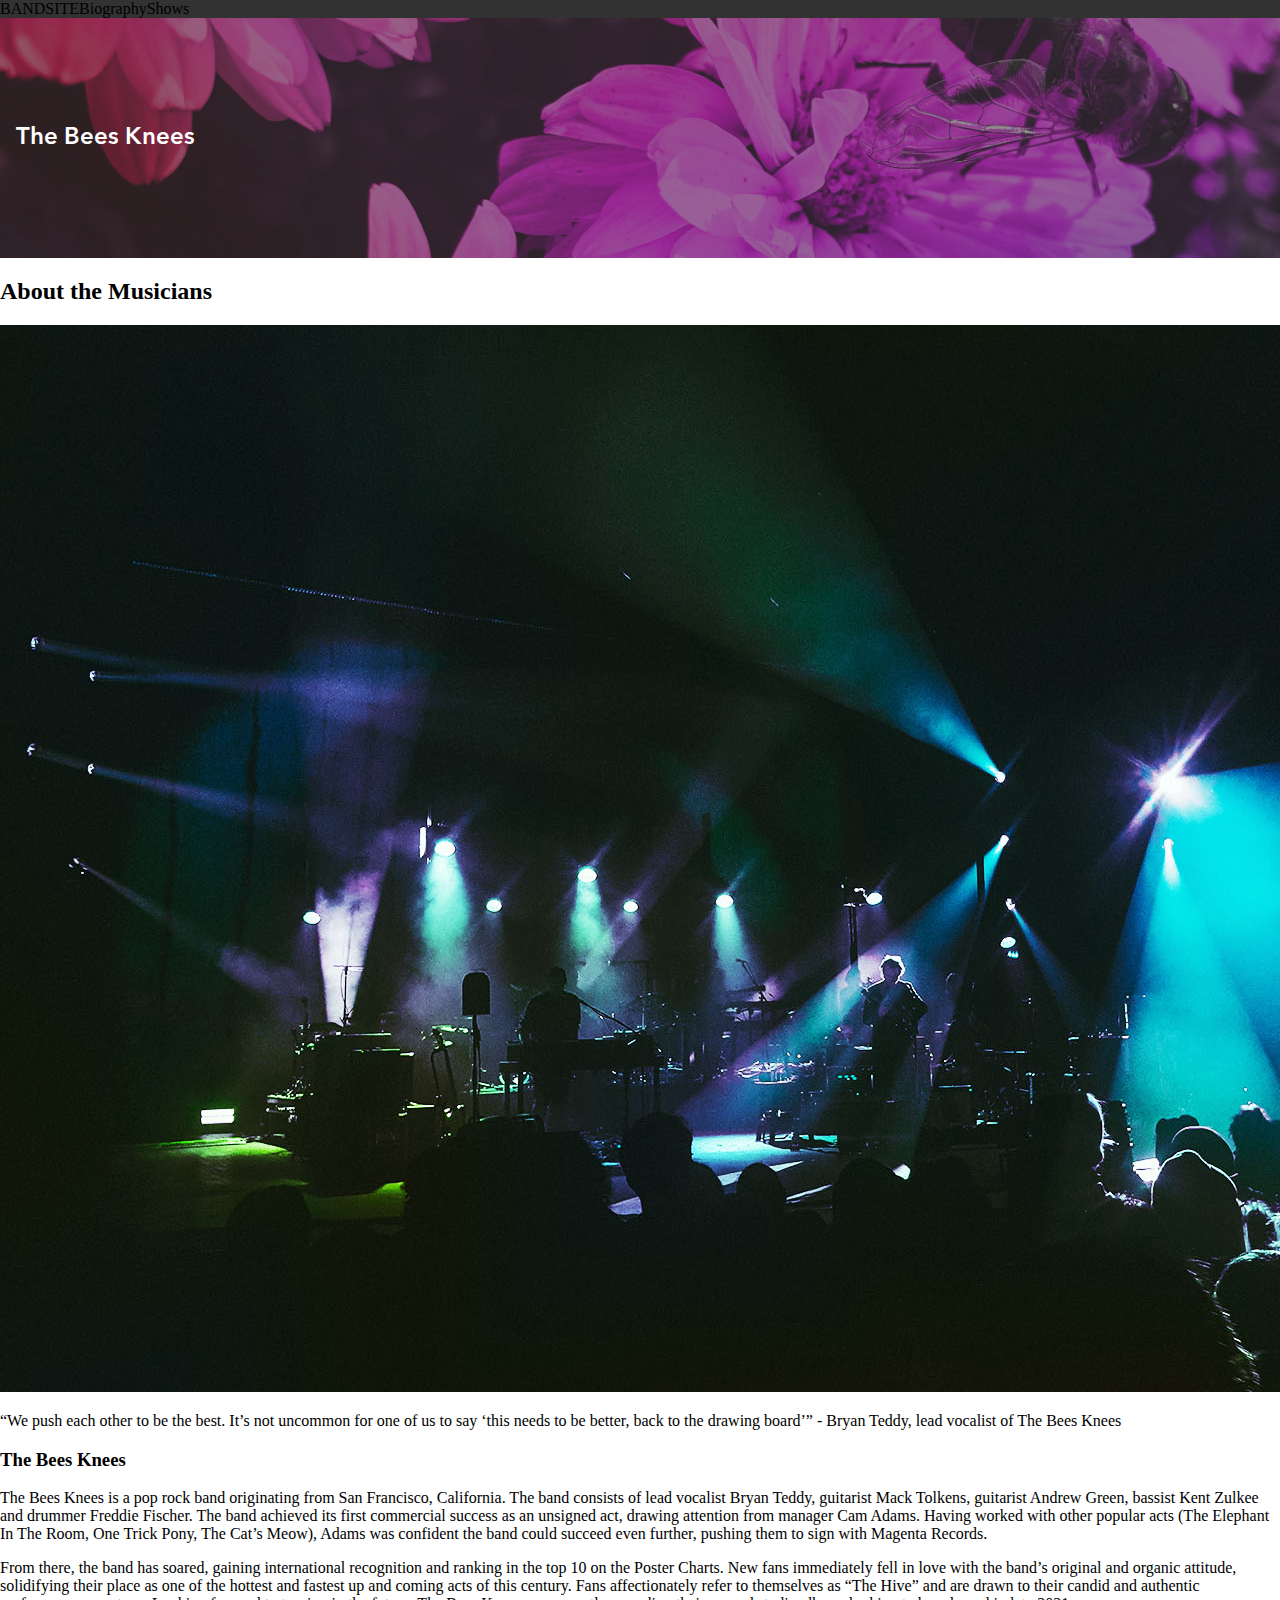
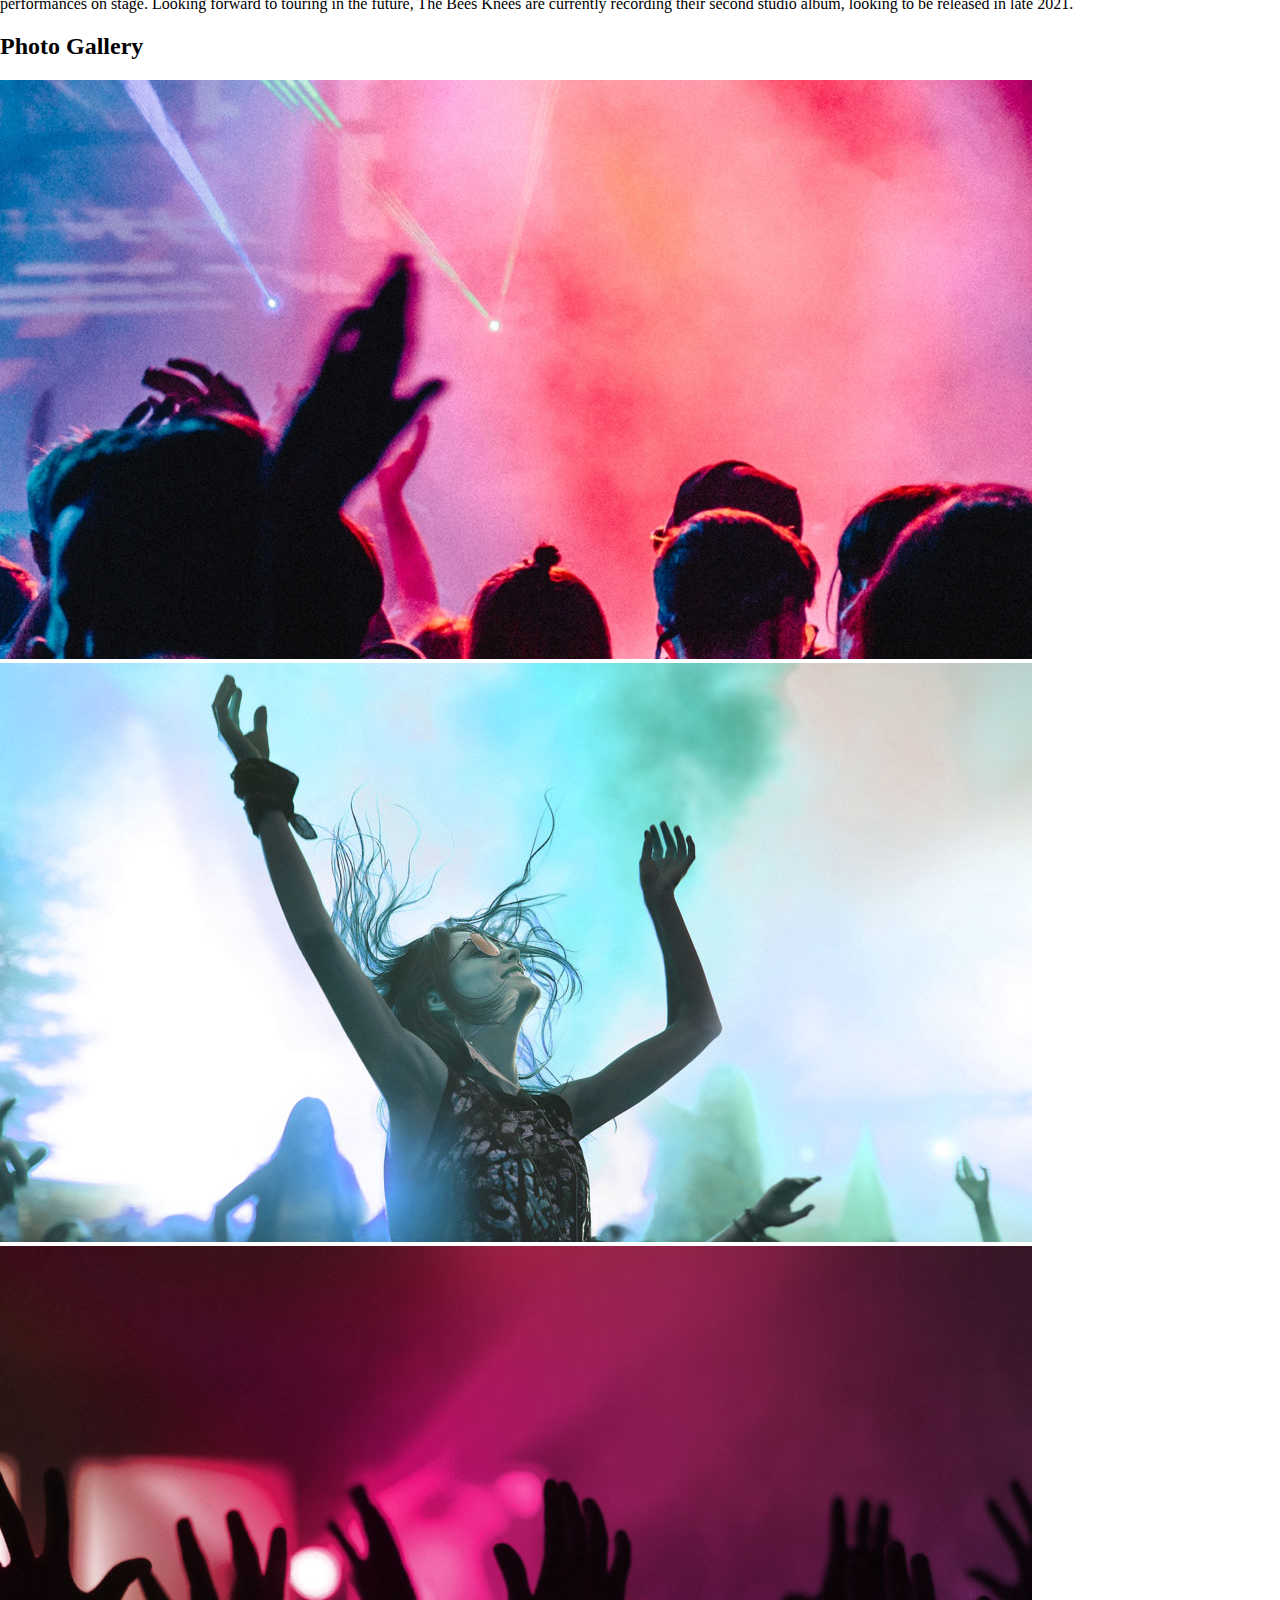
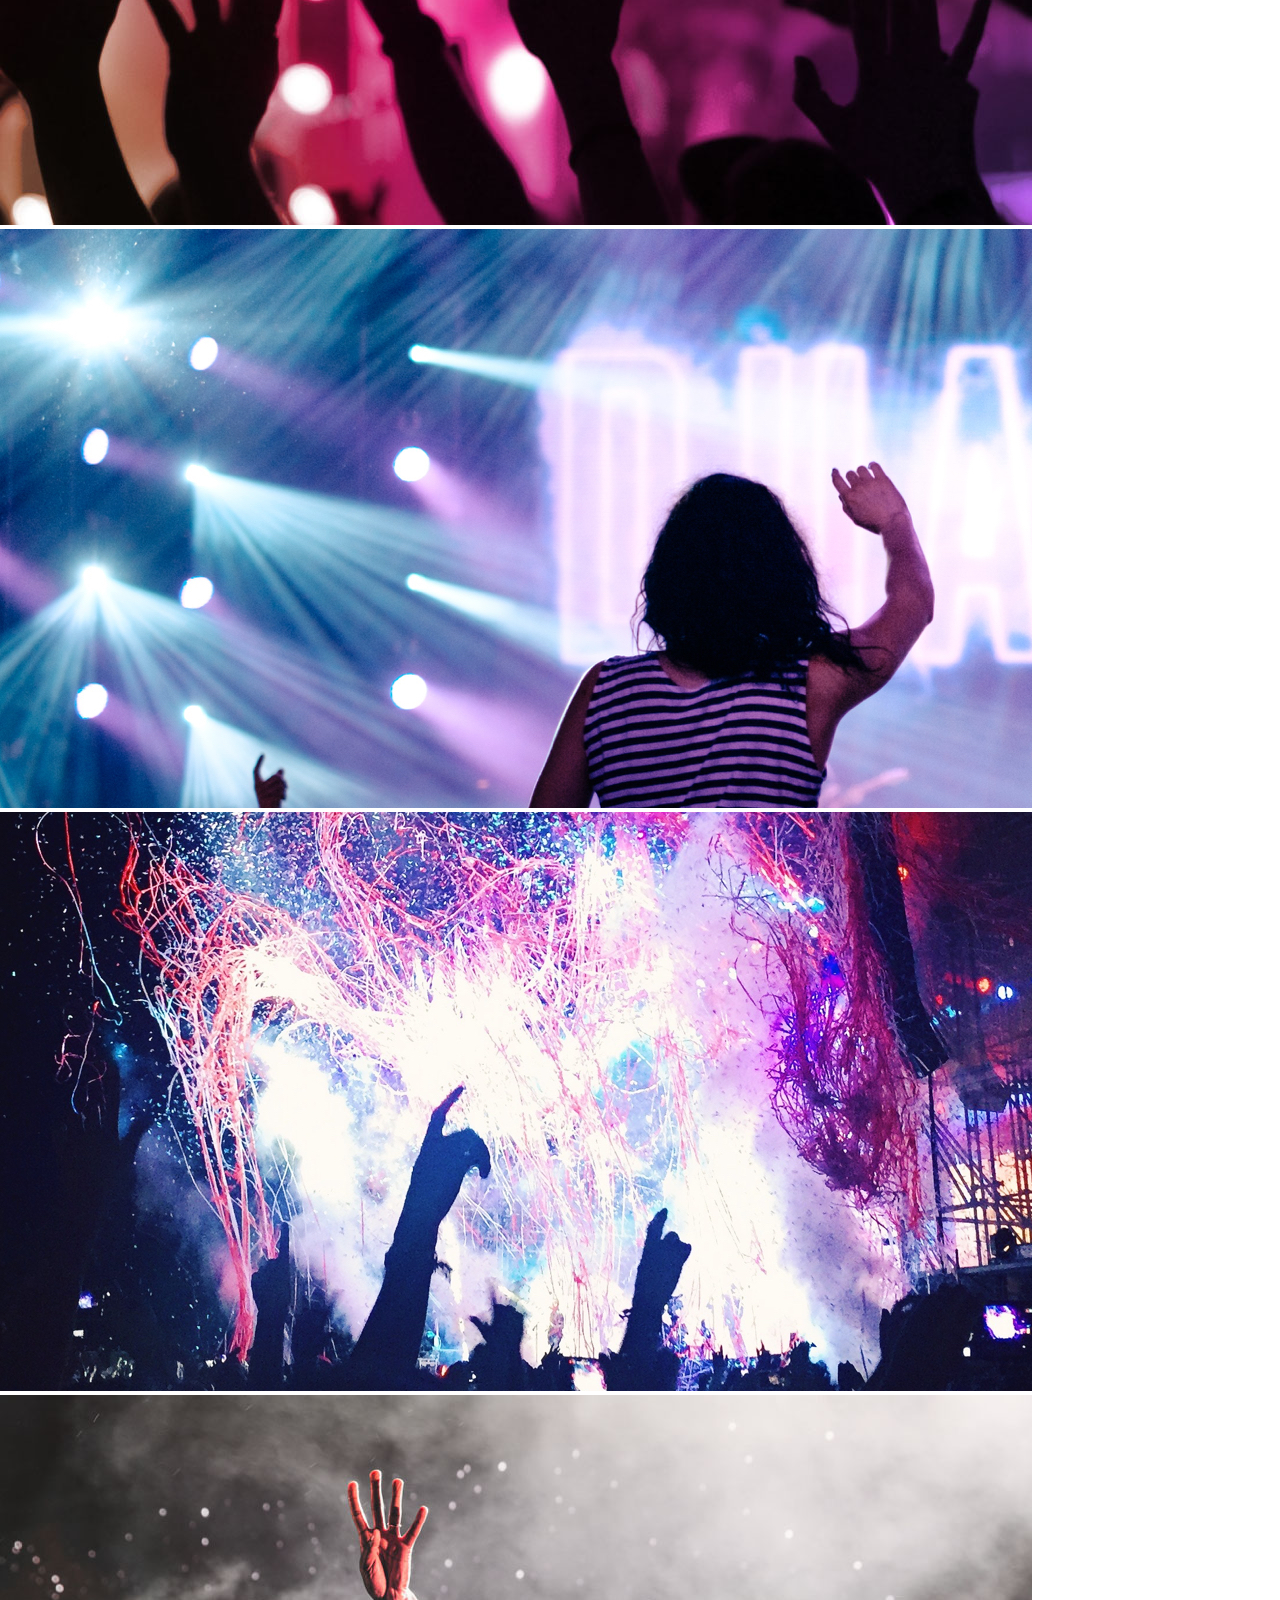
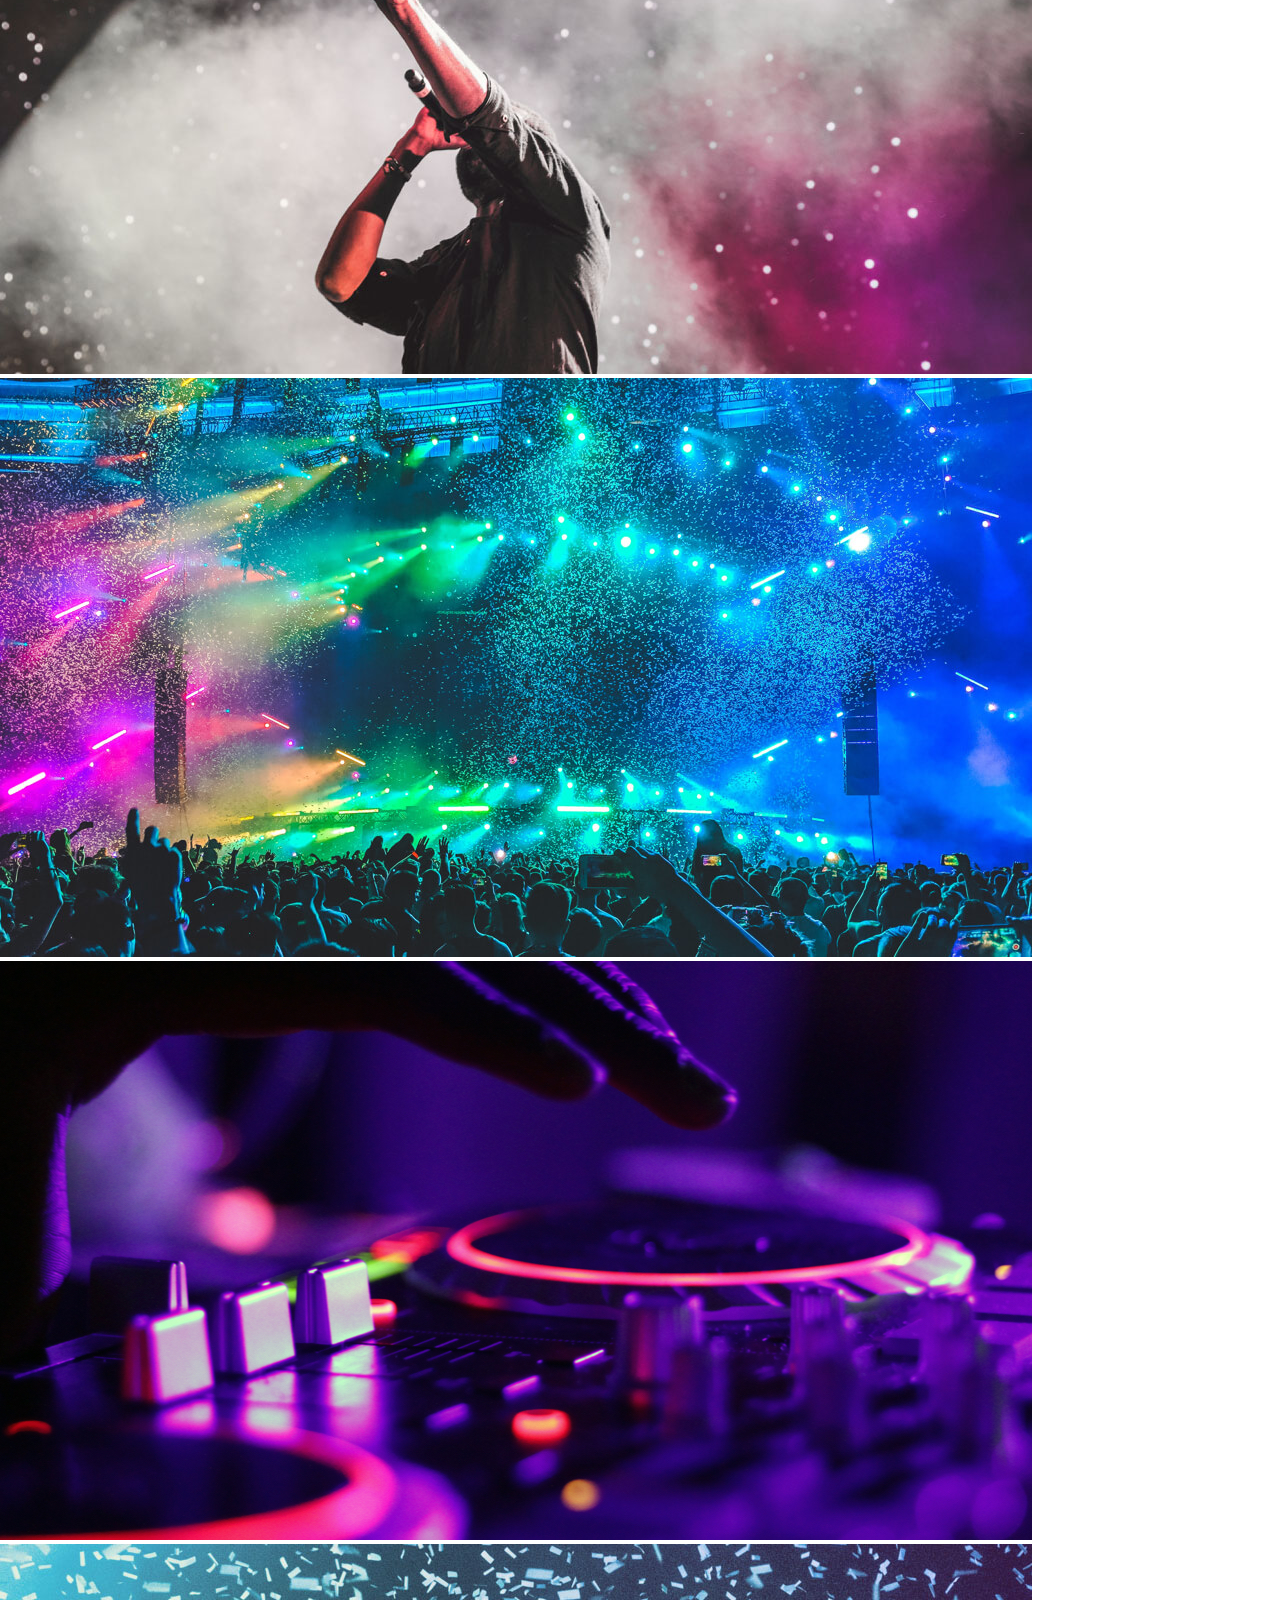
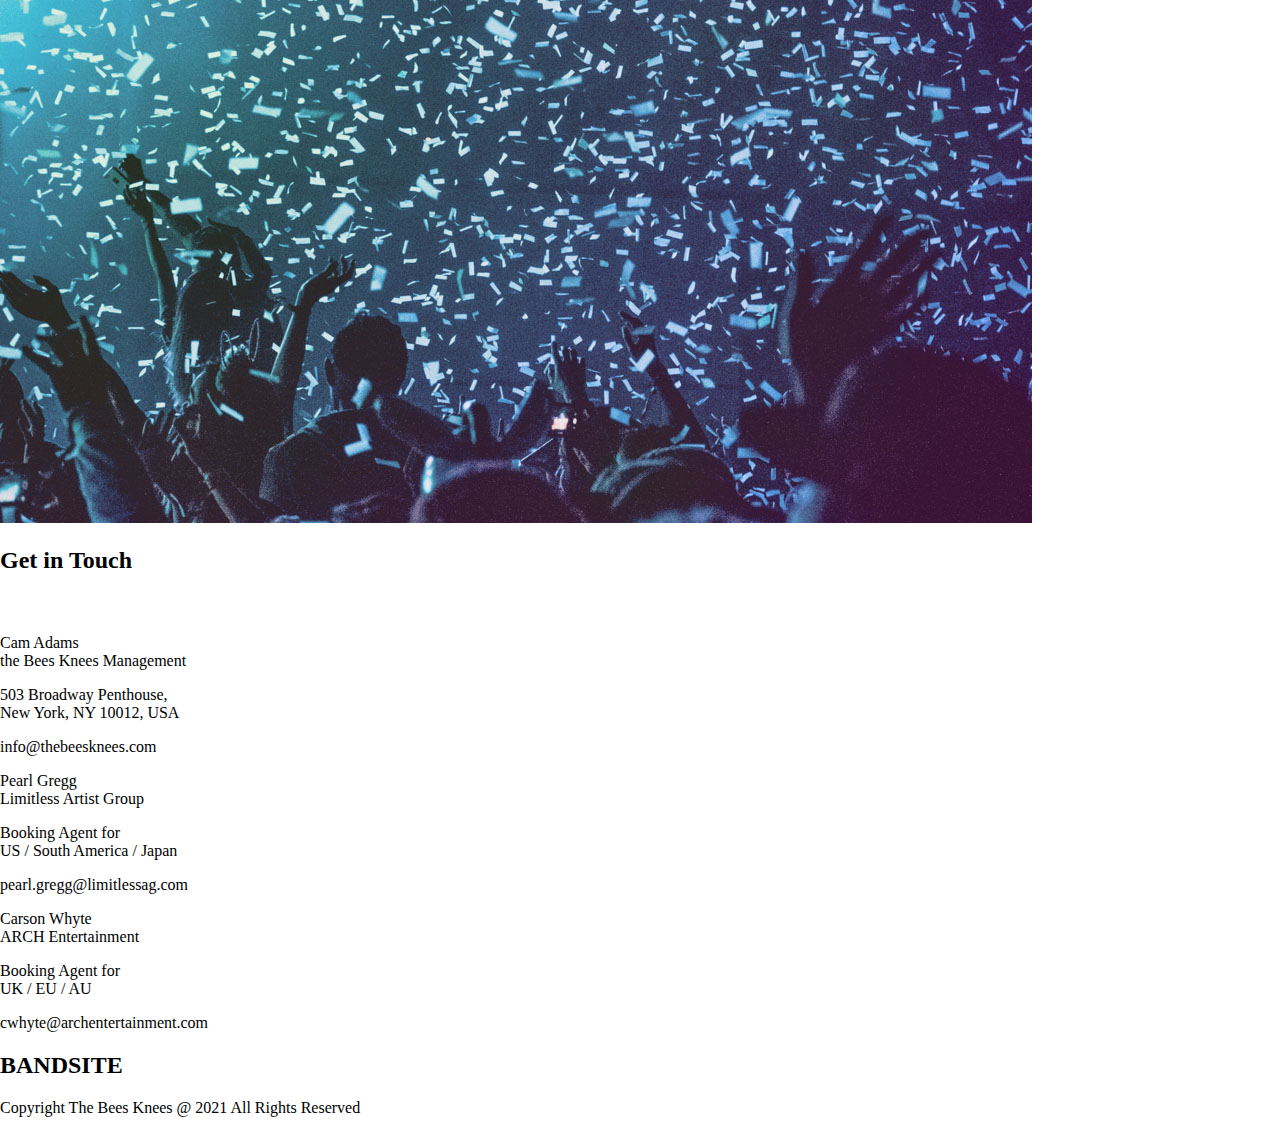
==== bio.html @ 66cee031 "mobile styling hero complete" ====
<!DOCTYPE html>
<html lang="en">
    <head>
        <meta charset="UTF-8">
        <meta name="viewport" content="width=device-width, initial-scale=1.0">
        <title>Bandsite - Home</title>
        <link rel="stylesheet" href="./styles/bio.css"/>
    </head>
    <body>
        <header>
            <nav>
                <a class="nav__a logo">BANDSITE</a>
                <a class="nav__a nav__a--active">Biography</a>
                <a class="nav__a">Shows</a>
            </nav>
        </header>
        <img class="hero-img" alt="hero img" src="./assets/images/hero-bio.jpg"/>
        <section class="hero">
            <h2>The Bees Knees</h2>
        </section>
        <main>
            <h2>About the Musicians</h2>
            <img alt="band img" src="./assets/images/band.jpg"/>
            <p>“We push each other to be the best. It’s not uncommon for one of us to say ‘this needs to be better, back to the drawing board’” - Bryan Teddy, lead vocalist of The Bees Knees</p>
            <h3>The Bees Knees</h3>
            <p>The Bees Knees is a pop rock band originating from San Francisco, California. The band consists of lead vocalist Bryan Teddy, guitarist Mack Tolkens, guitarist Andrew Green, bassist Kent Zulkee and drummer Freddie Fischer. The band achieved its first commercial success as an unsigned act, drawing attention from manager Cam Adams. Having worked with other popular acts (The Elephant In The Room, One Trick Pony, The Cat’s Meow), Adams was confident the band could succeed even further, pushing them to sign with Magenta Records. </p>
            <p>From there, the band has soared, gaining international recognition and ranking in the top 10 on the Poster Charts. New fans immediately fell in love with the band’s original and organic attitude, solidifying their place as one of the hottest and fastest up and coming acts of this century. Fans affectionately refer to themselves as “The Hive” and are drawn to their candid and authentic performances on stage. Looking forward to touring in the future, The Bees Knees are currently recording their second studio album, looking to be released in late 2021.</p>
        </main>
        <section class="gallery">
            <h2>Photo Gallery</h2>
            <div>
                <img alt="img1" src="./assets/images/Photo-gallery-1.jpg"/>
                <img alt="img2" src="./assets/images/Photo-gallery-2.jpg"/>
                <img alt="img3" src="./assets/images/Photo-gallery-3.jpg"/>
                <img alt="img4" src="./assets/images/Photo-gallery-4.jpg"/>
                <img alt="img5" src="./assets/images/Photo-gallery-5.jpg"/>
                <img alt="img6" src="./assets/images/Photo-gallery-6.jpg"/>
                <img alt="img7" src="./assets/images/Photo-gallery-7.jpg"/>
                <img alt="img8" src="./assets/images/Photo-gallery-8.jpg"/>
                <img alt="img9" src="./assets/images/Photo-gallery-9.jpg"/>
            </div>
        </section>
        <footer>
            <h2>Get in Touch</h2>
            <div>
                <img alt="instagram svg" src="./assets/icons/svg/Icon-instagram.svg"/>
                <img alt="facebook svg" src="./assets/icons/svg/Icon-facebook.svg"/>
                <img alt="twitter svg" src="./assets/icons/svg/Icon-twitter.svg"/>
            </div>
            <div>
                <p>Cam Adams<br>the Bees Knees Management</p>
                <p>503 Broadway Penthouse,<br>New York, NY 10012, USA</p>
                <p>info@thebeesknees.com</p>
            </div>
            <div>
                <p>Pearl Gregg<br>Limitless Artist Group</p>
                <p>Booking Agent for<br>US / South America / Japan</p>
                <p>pearl.gregg@limitlessag.com</p>
            </div>
            <div>
                <p>Carson Whyte<br>ARCH Entertainment</p>
                <p>Booking Agent for<br>UK / EU / AU</p>
                <p>cwhyte@archentertainment.com</p>
            </div>
            <h2>BANDSITE</h2>
            <p>Copyright The Bees Knees @ 2021 All Rights Reserved</p>
        </footer>
    </body>
</html>
---- styles/bio.css ----
@font-face {
  font-family: "regular";
  src: url(../assets/fonts/AvenirNextLTPro-Regular.otf);
}
@font-face {
  font-family: "demi";
  src: url(../assets/fonts/AvenirNextLTPro-Demi.otf);
}
@font-face {
  font-family: "bold";
  src: url(../assets/fonts/AvenirNextLTPro-Bold.otf);
}
body {
  margin: 0;
}

nav {
  display: flex;
  flex-direction: row;
  flex-wrap: wrap;
  justify-content: flex-start;
  background-color: #323232;
}
@media (max-width: 767px) {
  nav .nav__a {
    font-family: "regular";
    font-size: 14px;
    color: #FFFFFF;
    display: flex;
    flex-direction: row;
    justify-content: center;
    align-items: center;
    padding: 0.5rem 1rem;
    width: 50%;
    box-sizing: border-box;
  }
  nav .nav__a--active {
    border-bottom: 2px solid #FFFFFF;
    font-family: "demi";
  }
  nav .logo {
    font-size: 24px;
    width: 100%;
  }
}

.hero-img {
  -o-object-fit: cover;
     object-fit: cover;
  height: 15rem;
  min-width: 15rem;
  width: 100%;
  -o-object-position: center center;
     object-position: center center;
  position: absolute;
  z-index: -1;
}

.hero {
  height: 15rem;
  display: flex;
  justify-content: flex-start;
  align-items: center;
  padding: 0 16px;
  background-color: rgba(50, 50, 50, 0.5);
}
.hero h2 {
  color: #FFFFFF;
  font-family: "demi";
}/*# sourceMappingURL=bio.css.map */
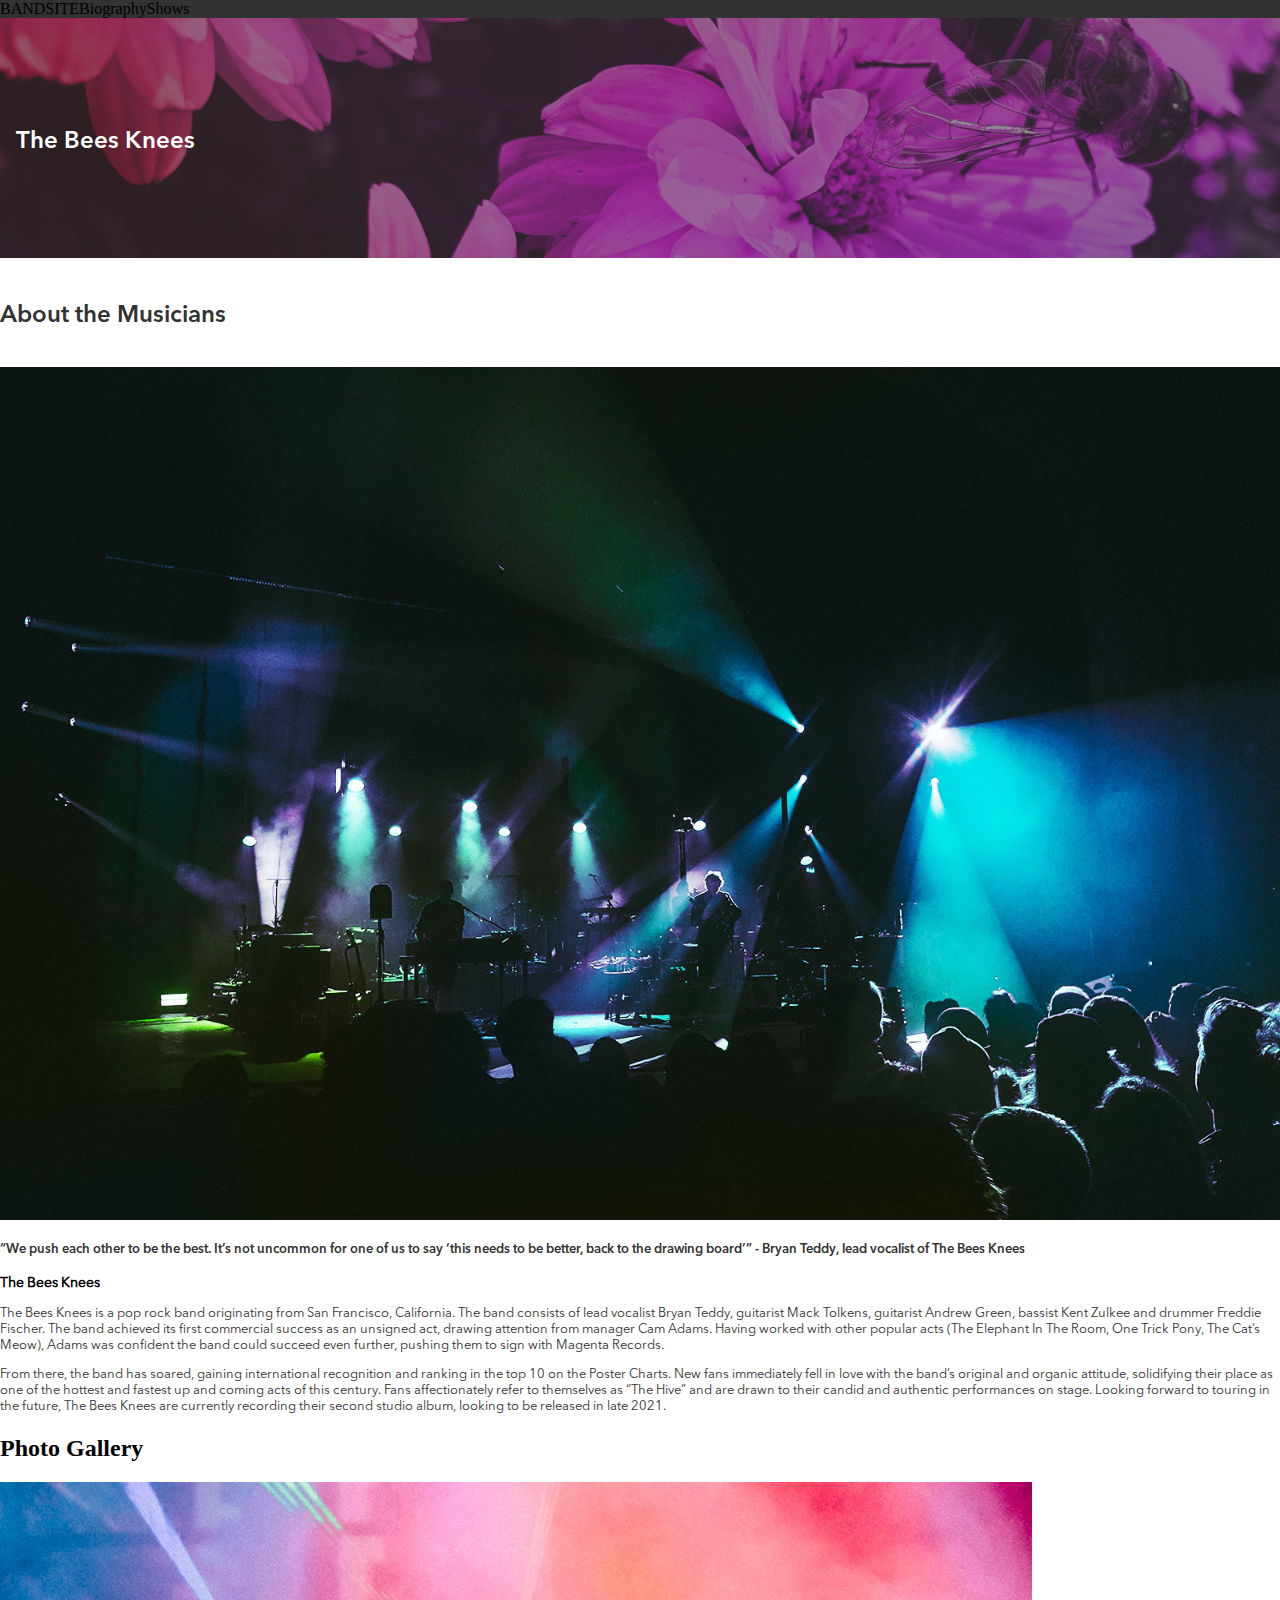
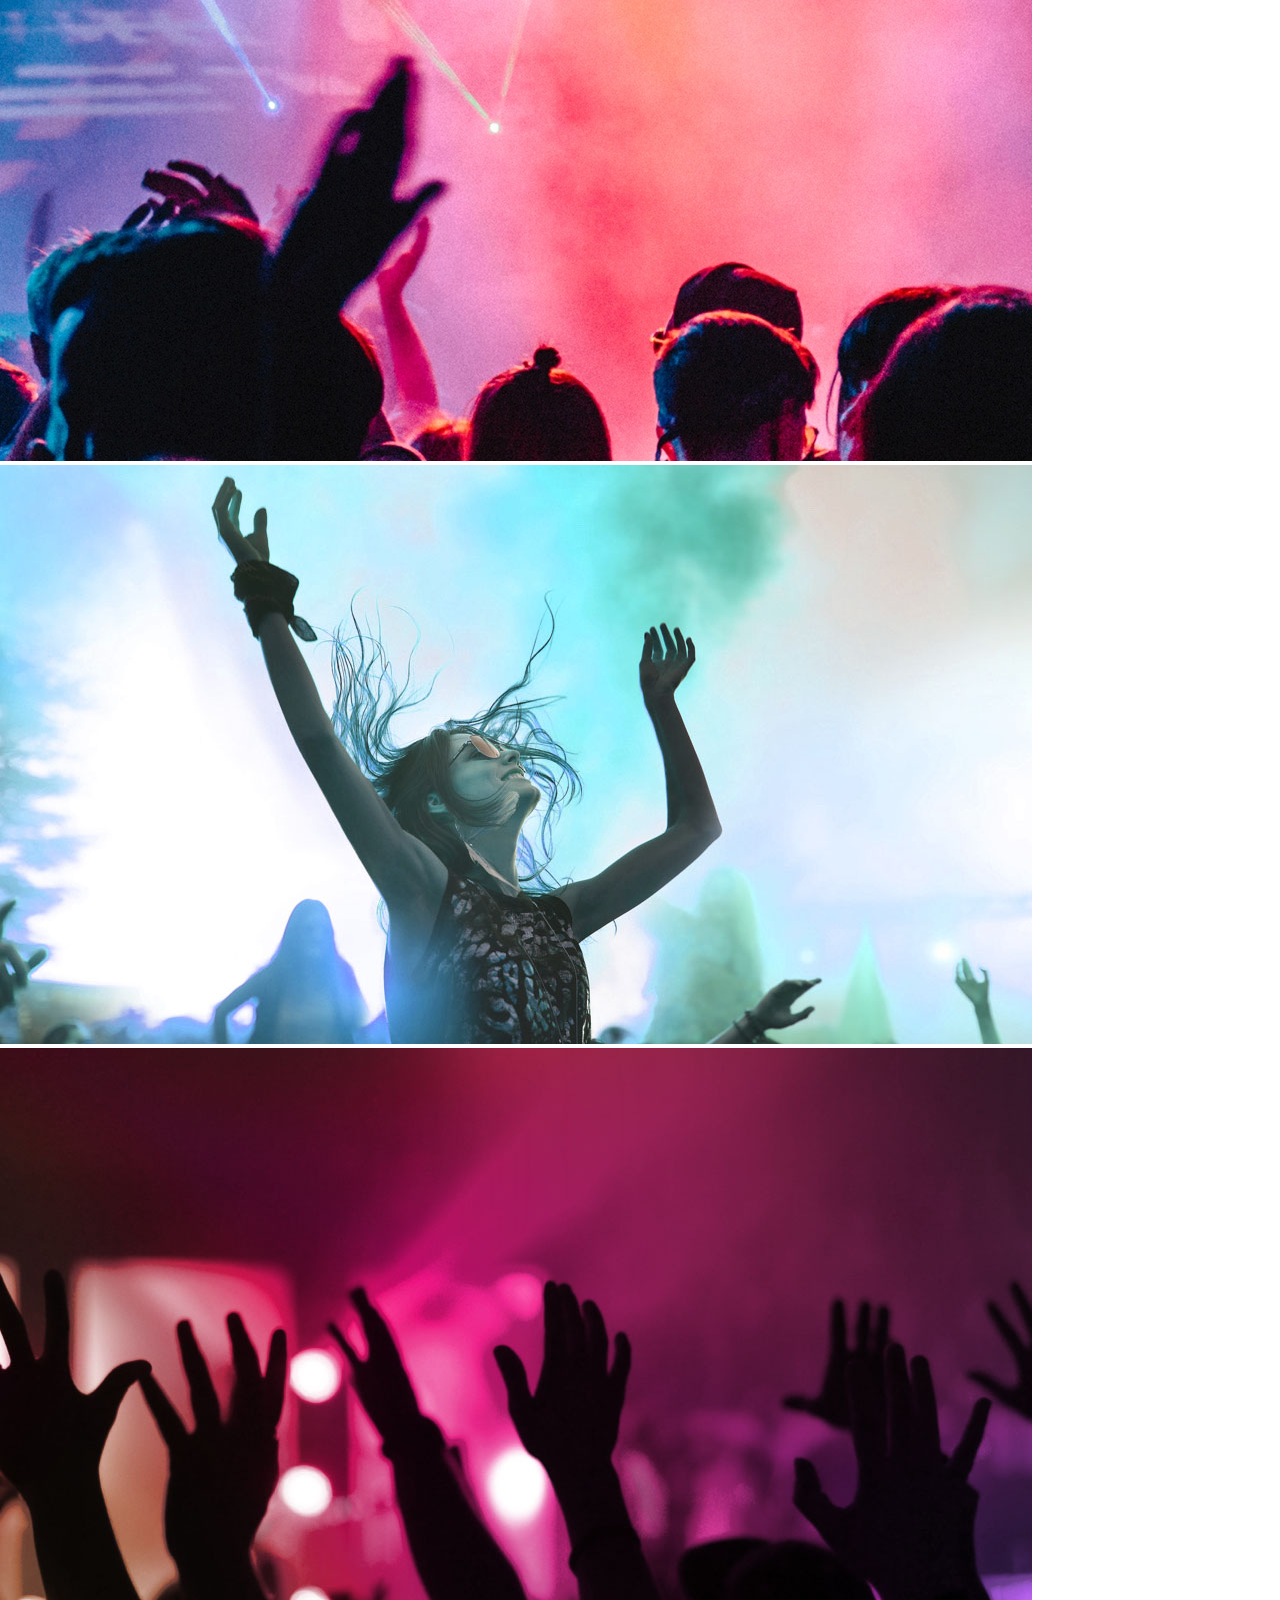
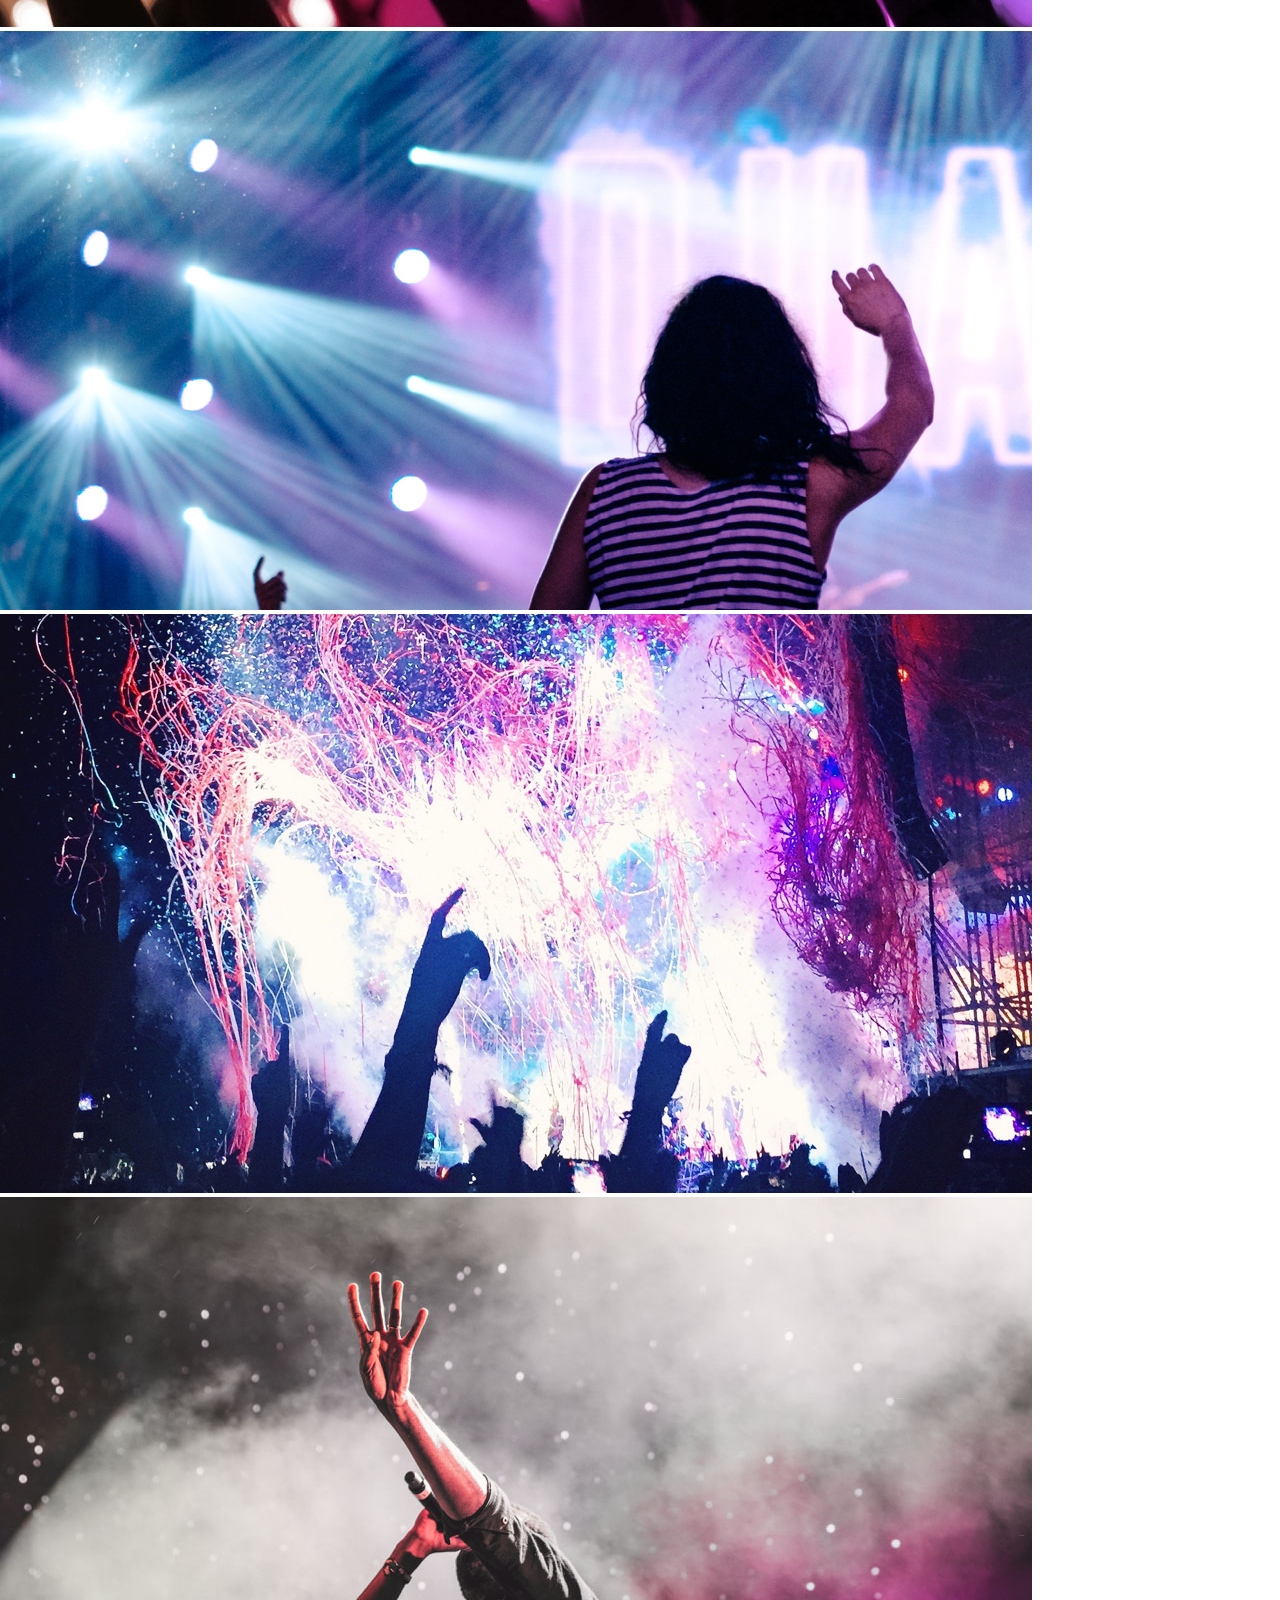
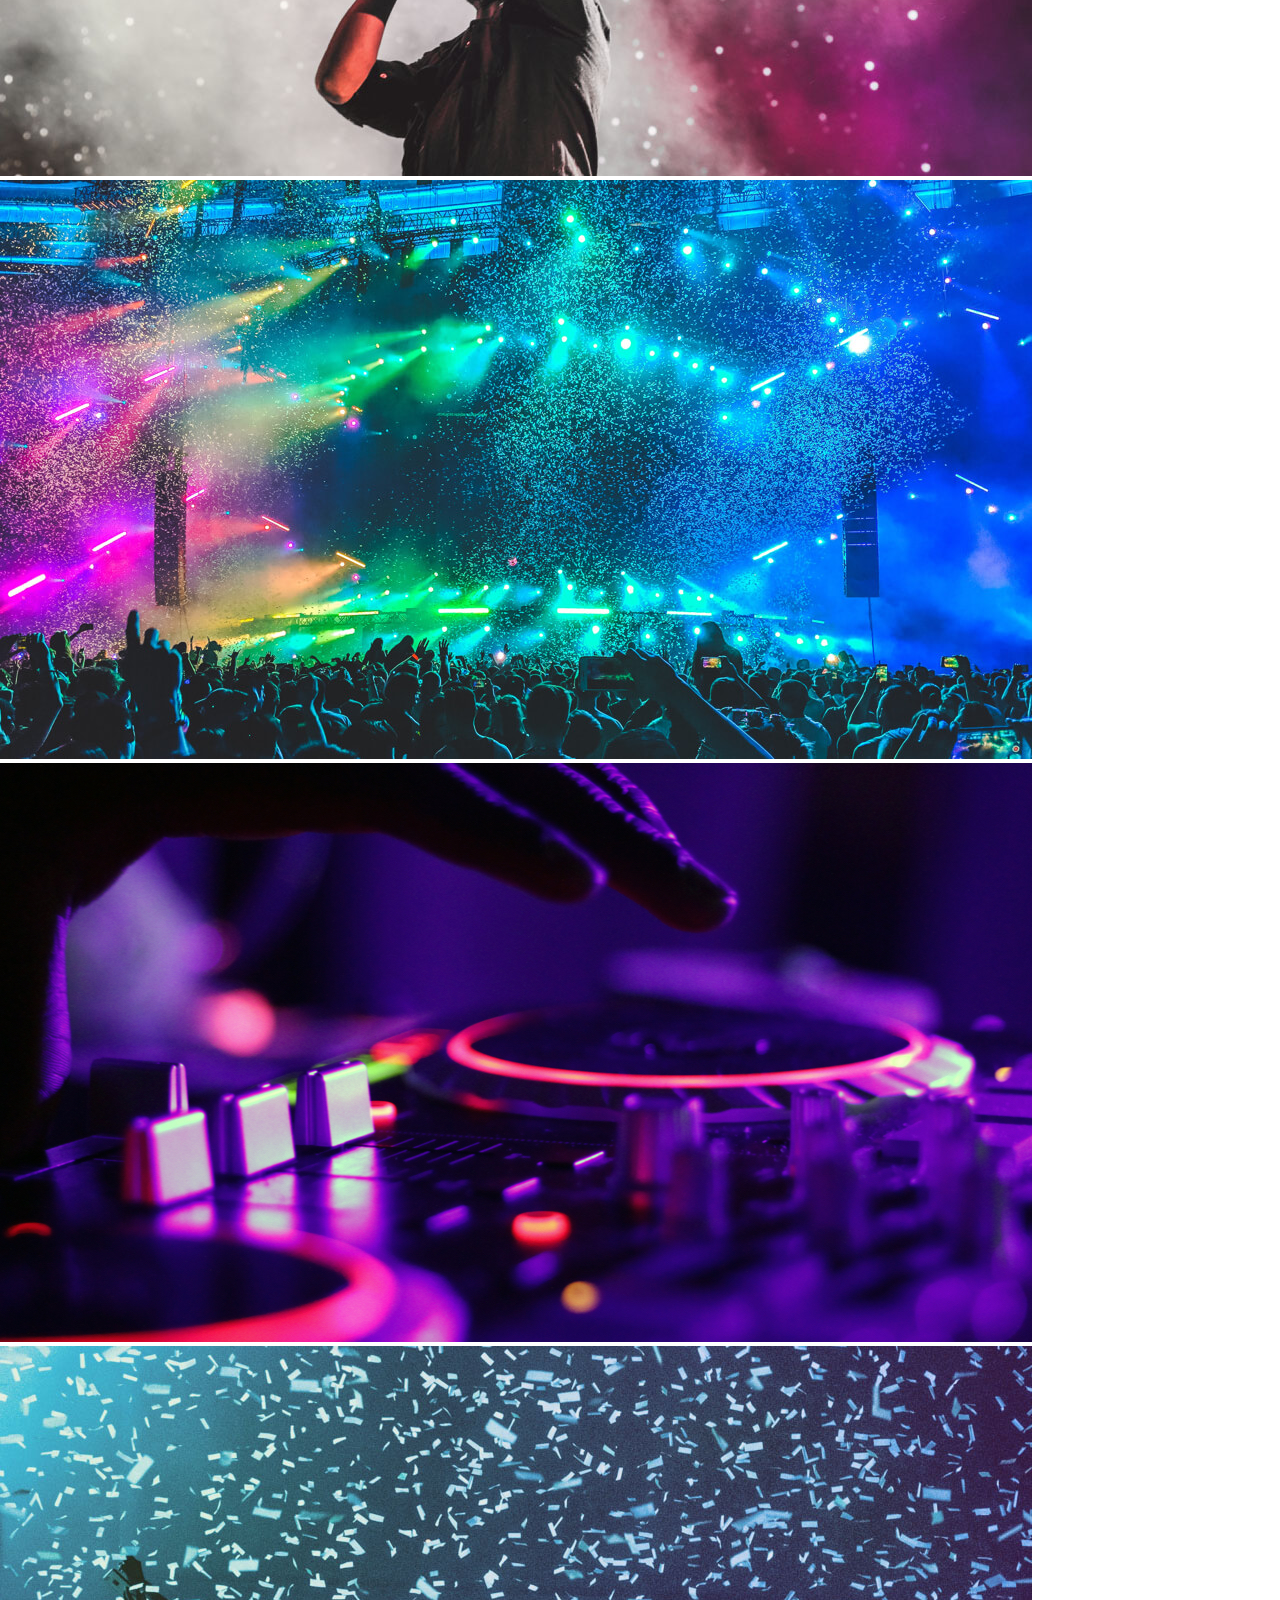
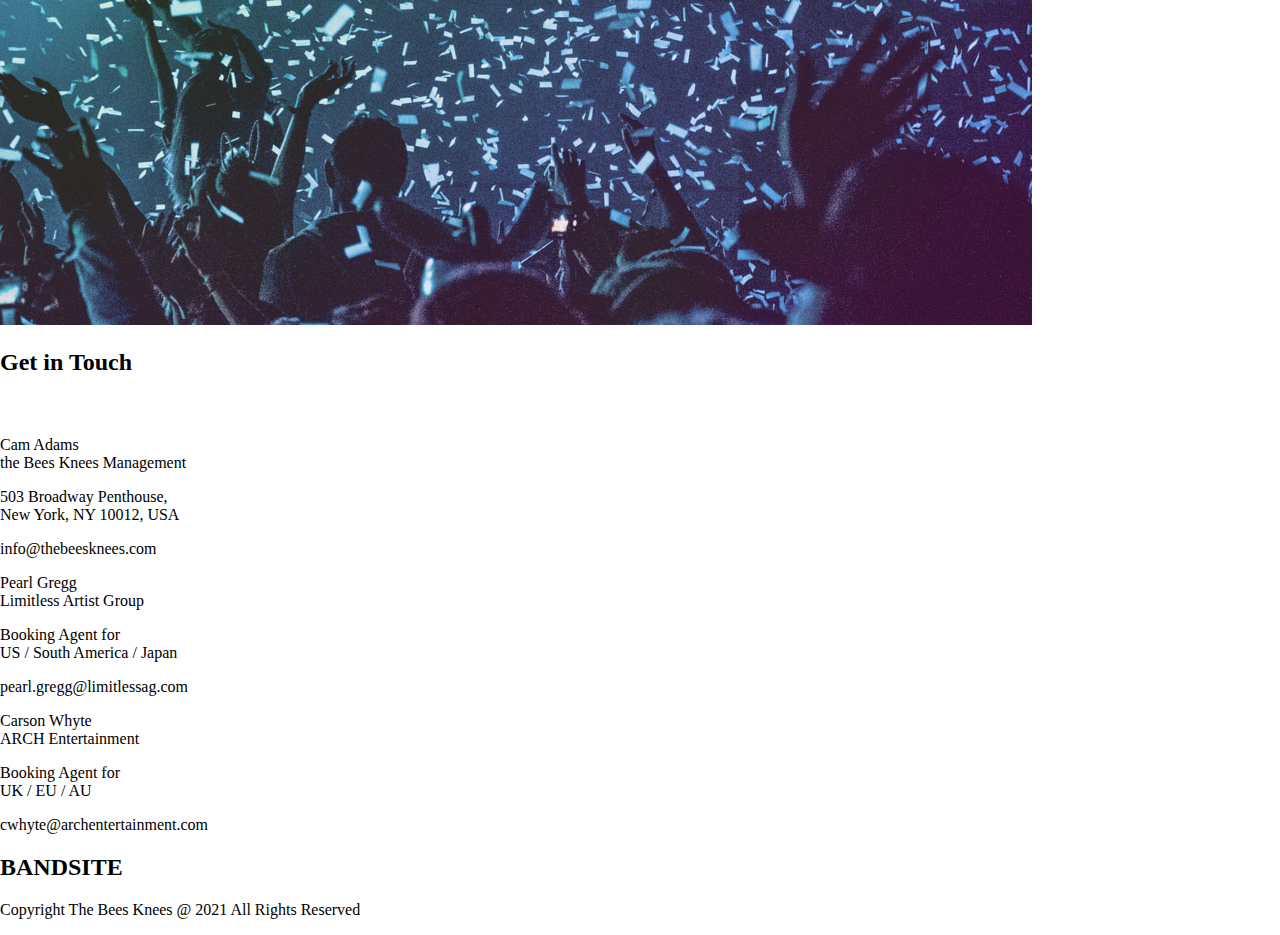
==== commit 6c61bf80: "mobile styling gallery section complete" ====
--- a/bio.html
+++ b/bio.html
@@ -21,7 +21,7 @@
         <main>
             <h2>About the Musicians</h2>
             <img alt="band img" src="./assets/images/band.jpg"/>
-            <p>“We push each other to be the best. It’s not uncommon for one of us to say ‘this needs to be better, back to the drawing board’” - Bryan Teddy, lead vocalist of The Bees Knees</p>
+            <p class="main__quote">“We push each other to be the best. It’s not uncommon for one of us to say ‘this needs to be better, back to the drawing board’” - Bryan Teddy, lead vocalist of The Bees Knees</p>
             <h3>The Bees Knees</h3>
             <p>The Bees Knees is a pop rock band originating from San Francisco, California. The band consists of lead vocalist Bryan Teddy, guitarist Mack Tolkens, guitarist Andrew Green, bassist Kent Zulkee and drummer Freddie Fischer. The band achieved its first commercial success as an unsigned act, drawing attention from manager Cam Adams. Having worked with other popular acts (The Elephant In The Room, One Trick Pony, The Cat’s Meow), Adams was confident the band could succeed even further, pushing them to sign with Magenta Records. </p>
             <p>From there, the band has soared, gaining international recognition and ranking in the top 10 on the Poster Charts. New fans immediately fell in love with the band’s original and organic attitude, solidifying their place as one of the hottest and fastest up and coming acts of this century. Fans affectionately refer to themselves as “The Hive” and are drawn to their candid and authentic performances on stage. Looking forward to touring in the future, The Bees Knees are currently recording their second studio album, looking to be released in late 2021.</p>
--- a/styles/bio.css
+++ b/styles/bio.css
@@ -67,4 +67,37 @@
 .hero h2 {
   color: #FFFFFF;
   font-family: "demi";
+  padding-top: 24px;
+  padding-bottom: 16px;
+}
+
+main {
+  font-family: "demi";
+  color: #323232;
+}
+@media (max-width: 767px) {
+  main {
+    padding: 0 16px;
+  }
+}
+main h2 {
+  padding-top: 24px;
+  padding-bottom: 16px;
+}
+main img {
+  width: 100%;
+}
+main h3 {
+  font-family: "regular";
+  font-size: 14px;
+  color: #000000;
+}
+main p {
+  font-family: "regular";
+  font-size: 13px;
+  padding-bottom: 16px 0;
+}
+main .main__quote {
+  font-family: "demi";
+  line-height: 22px;
 }/*# sourceMappingURL=bio.css.map */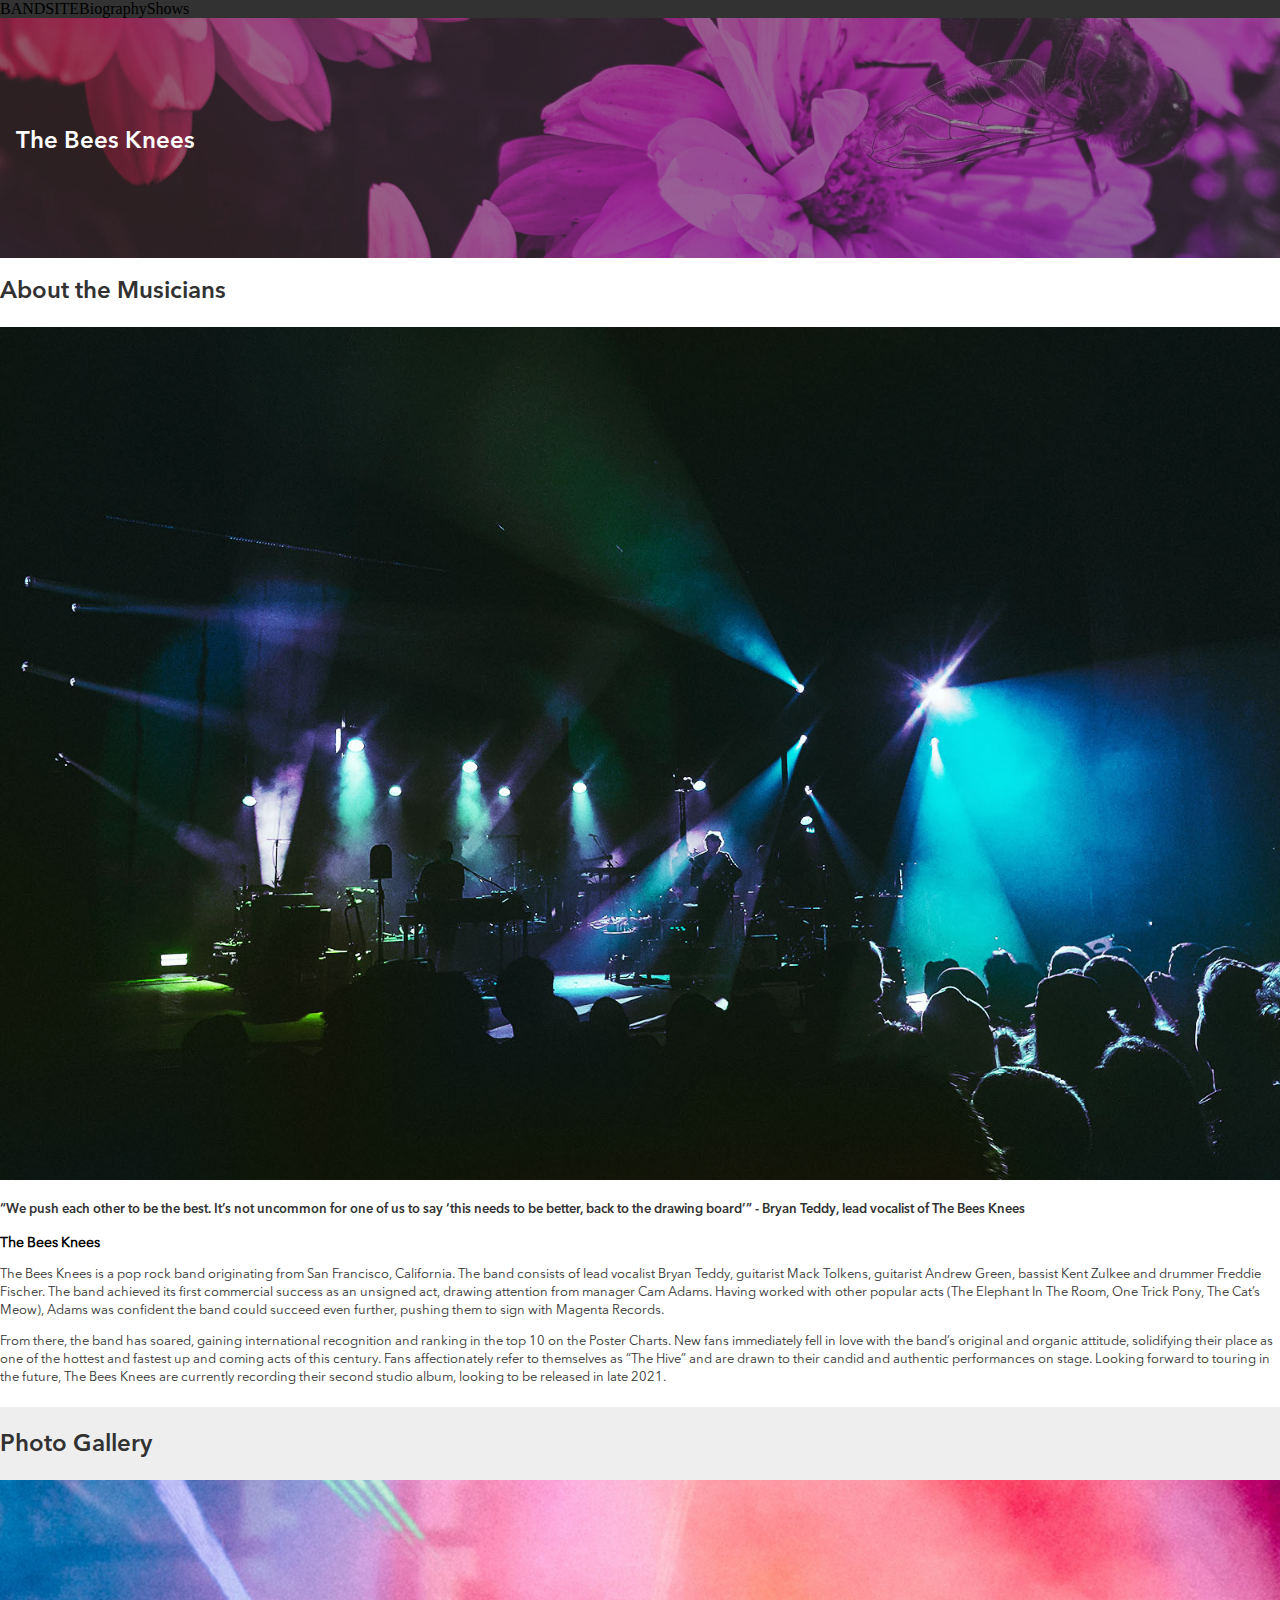
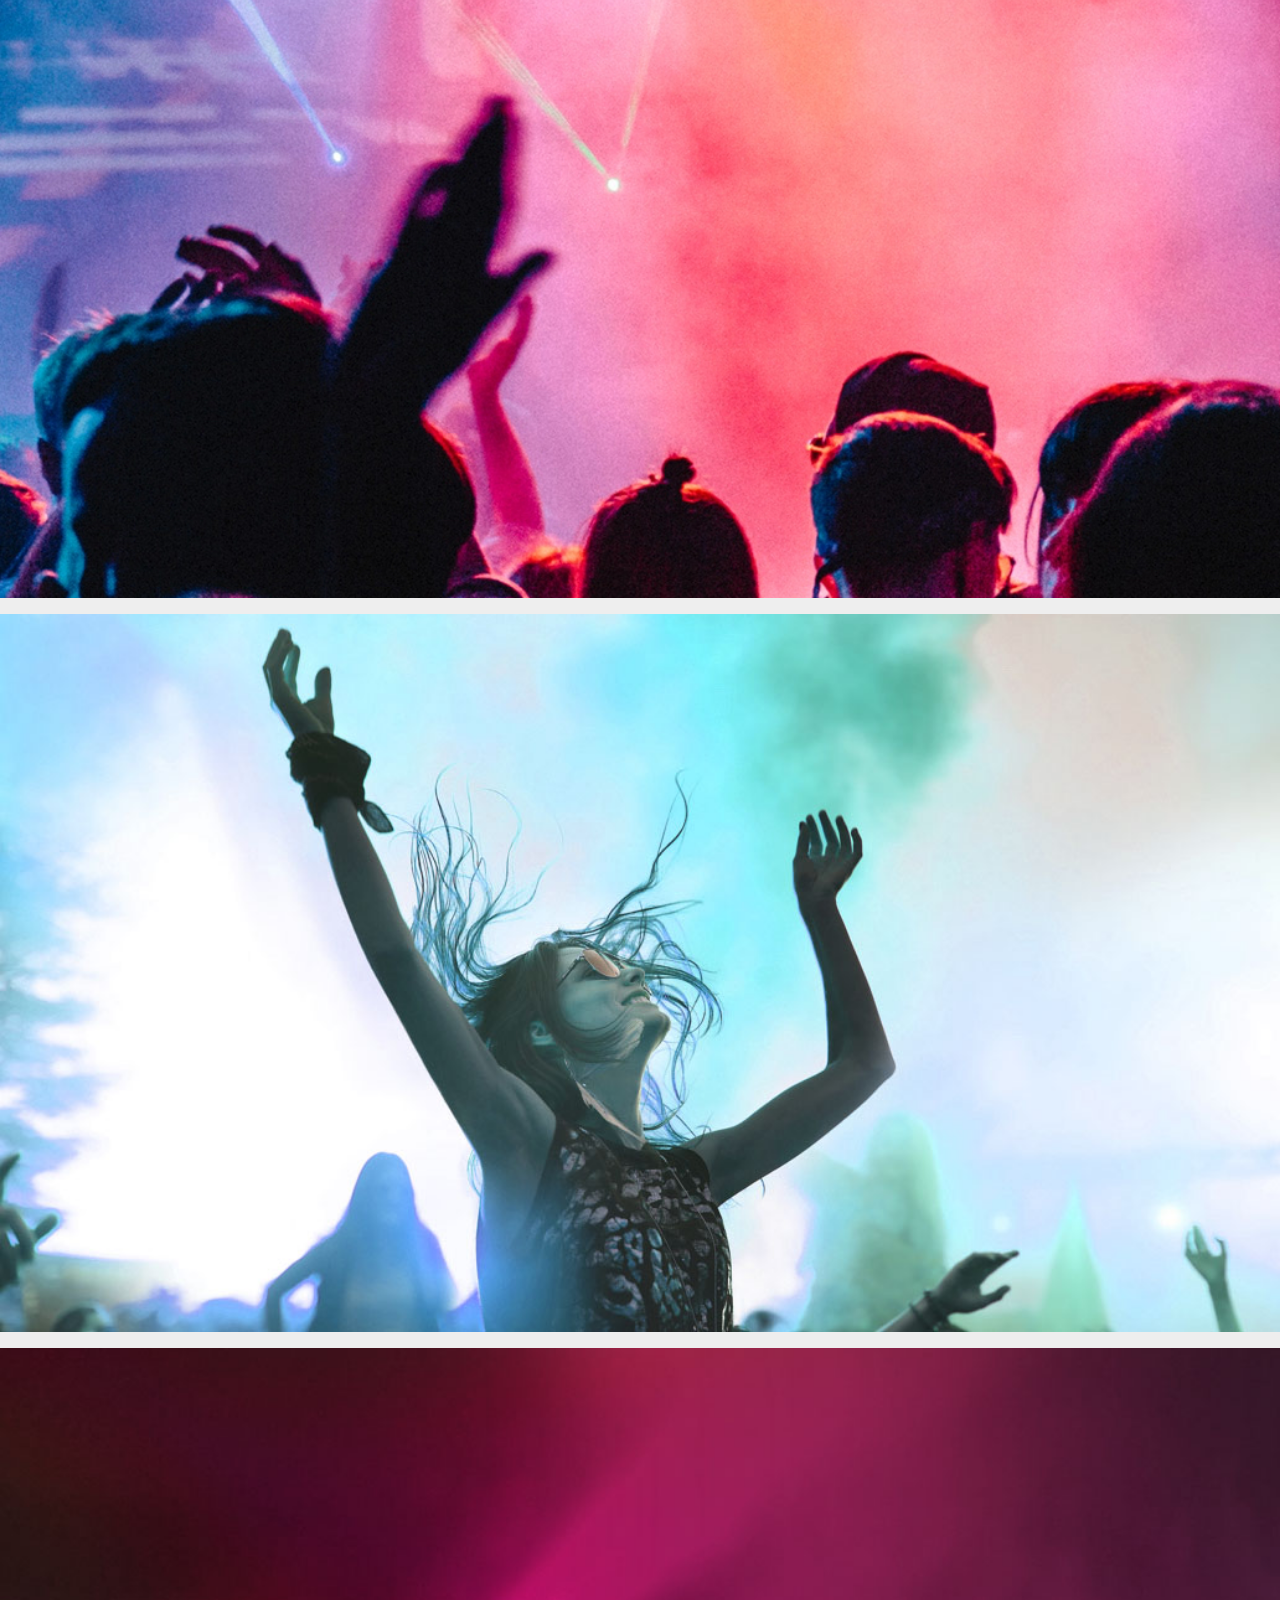
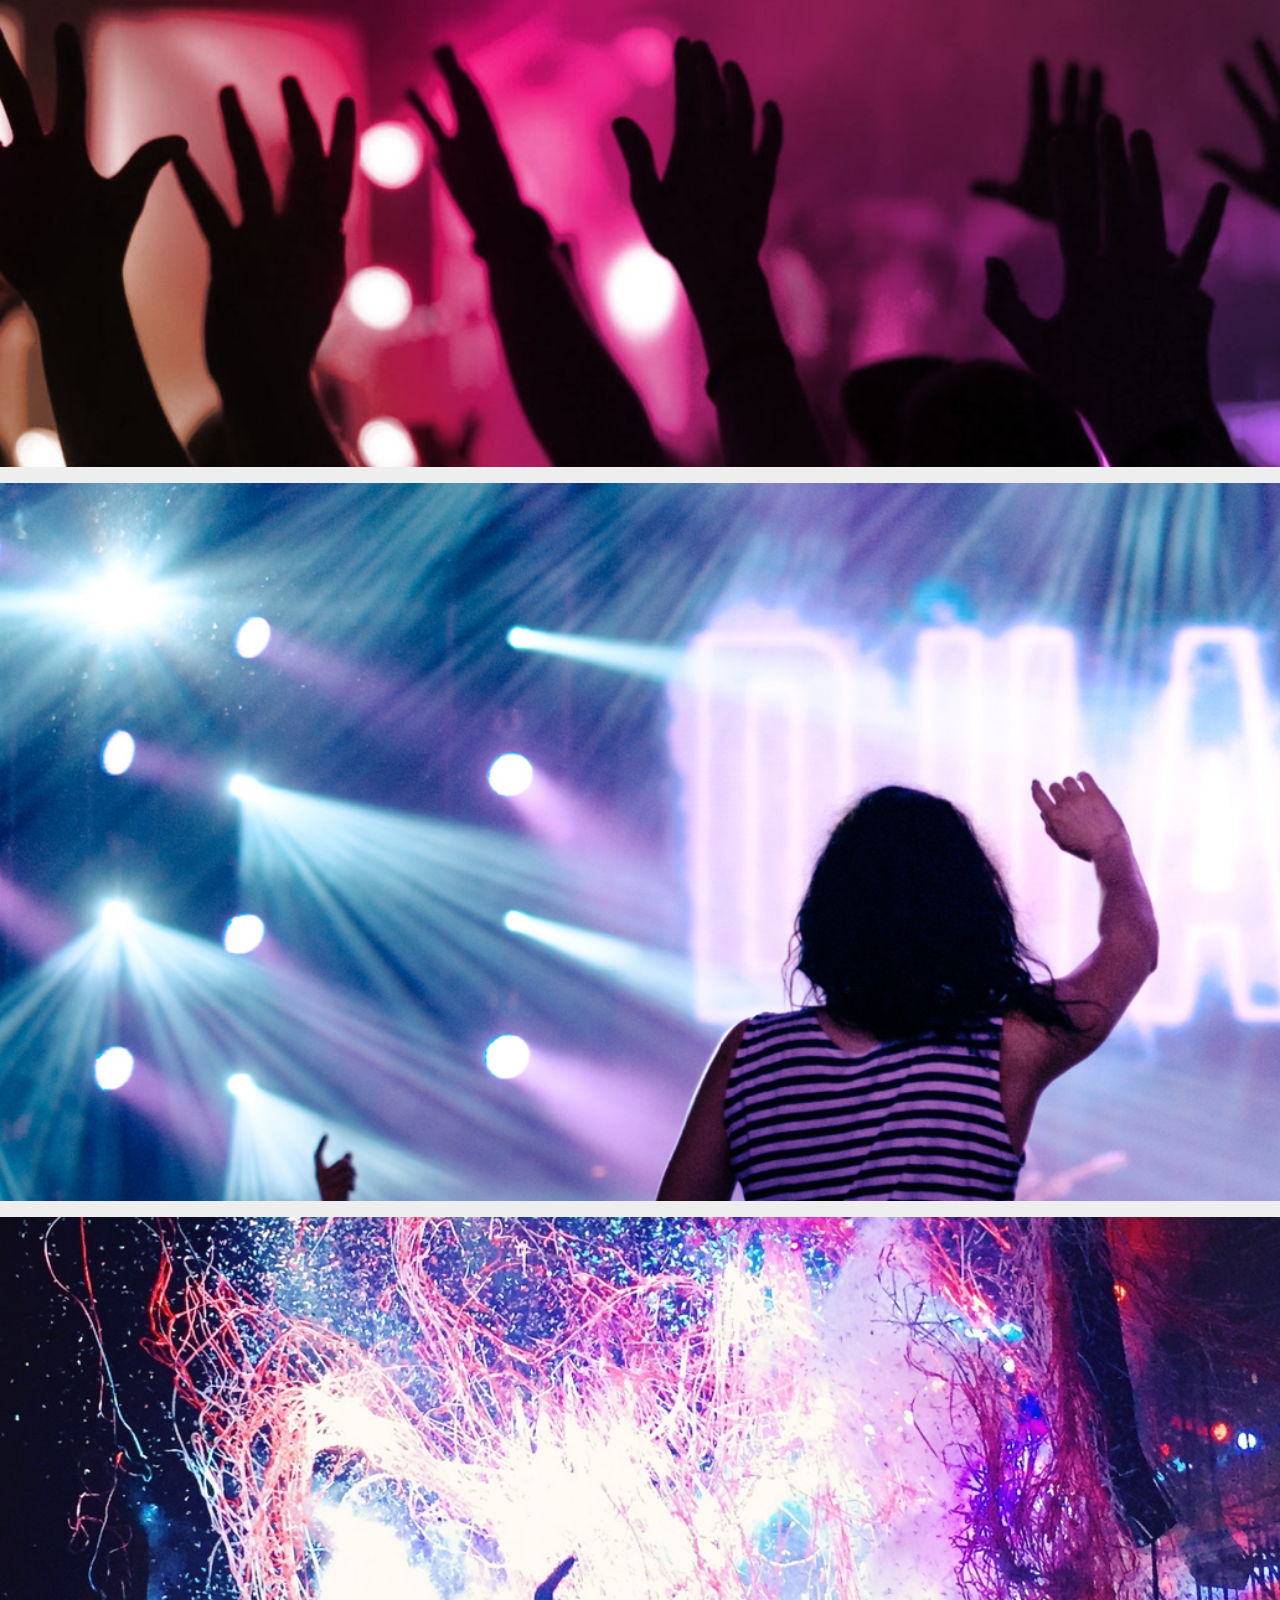
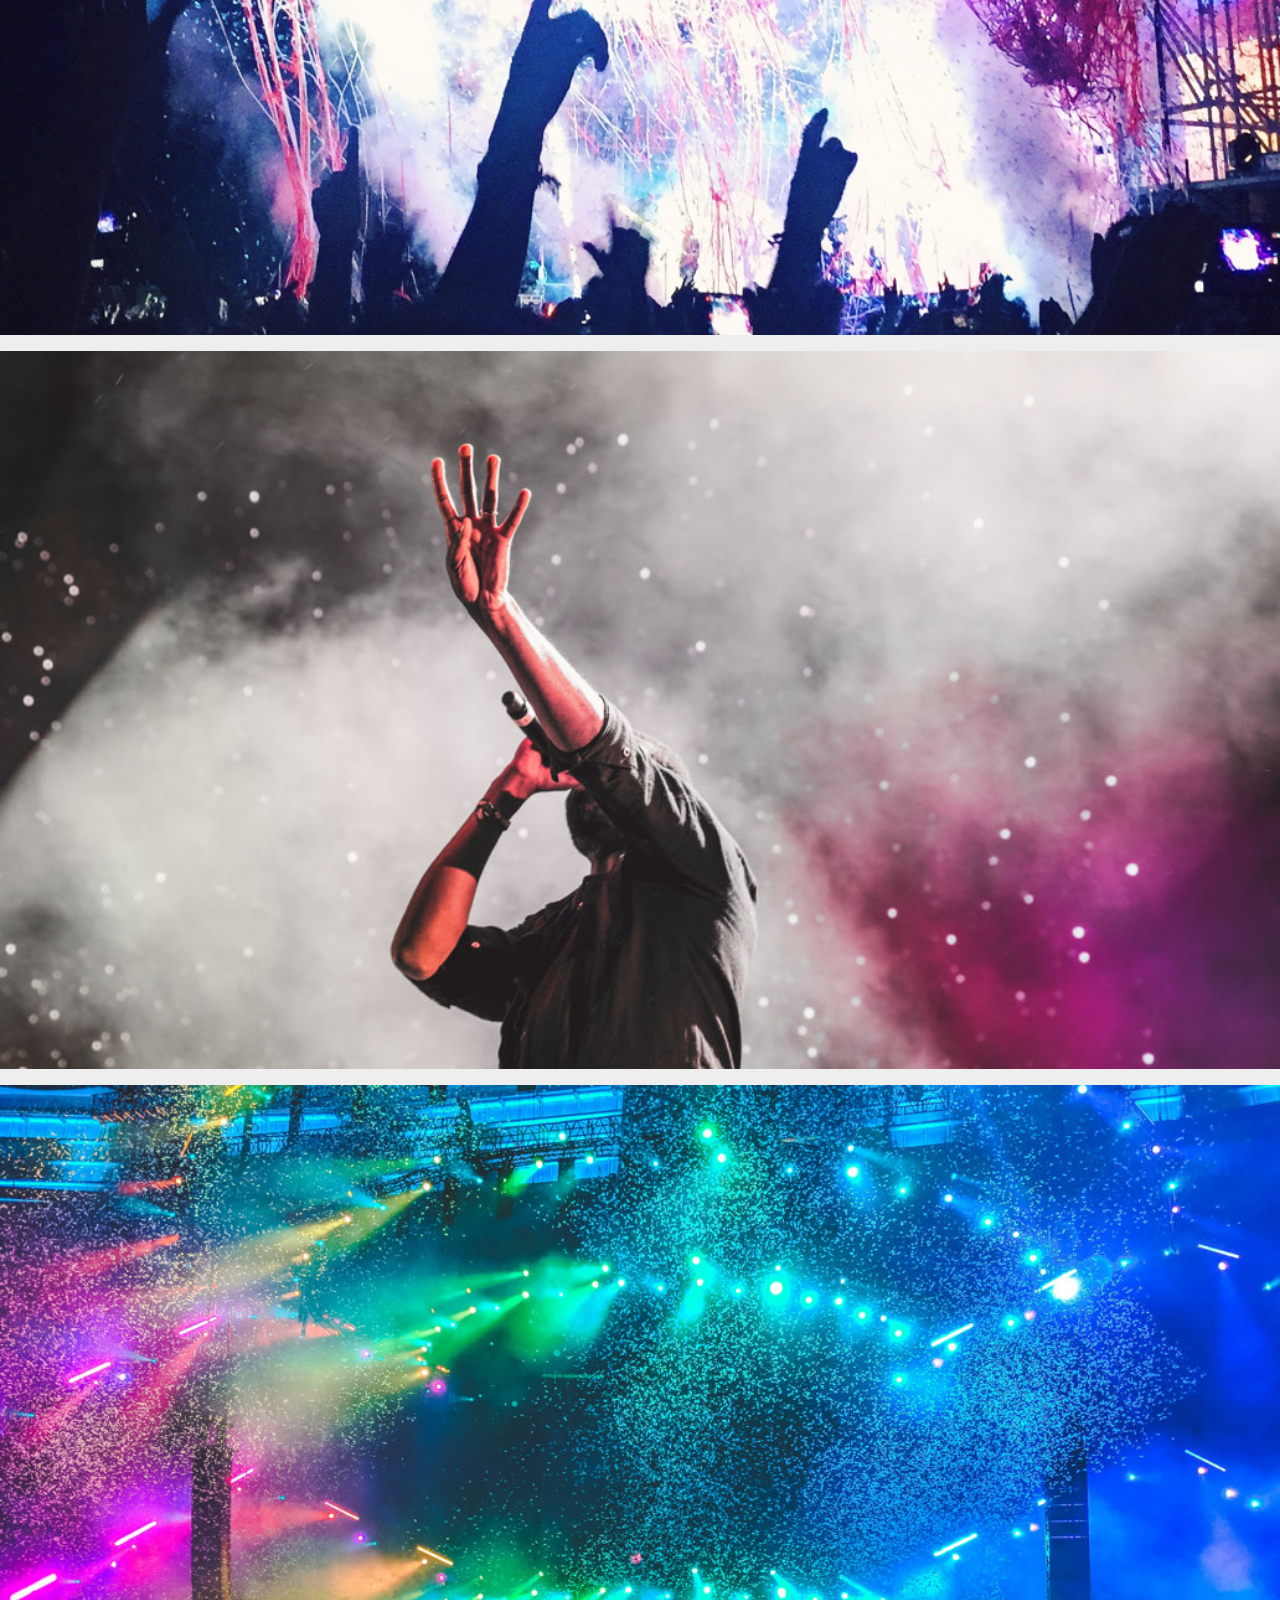
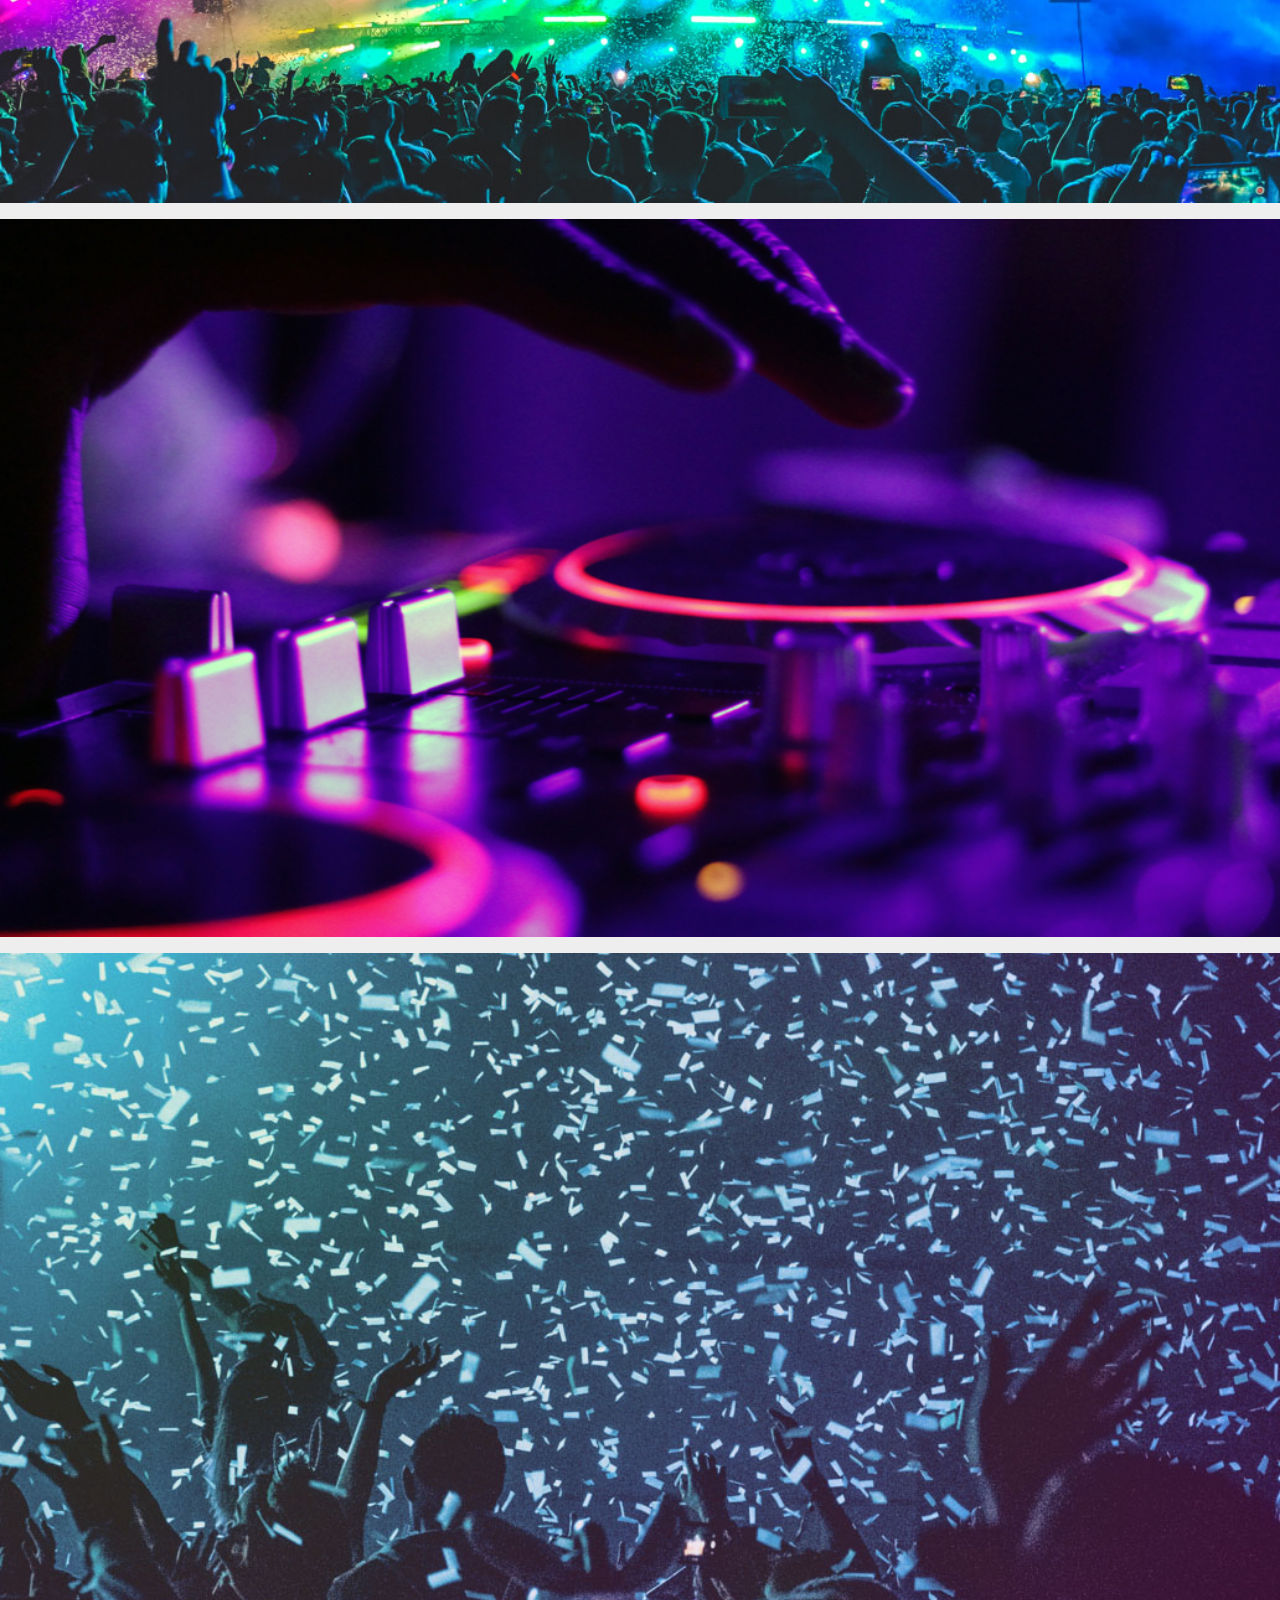
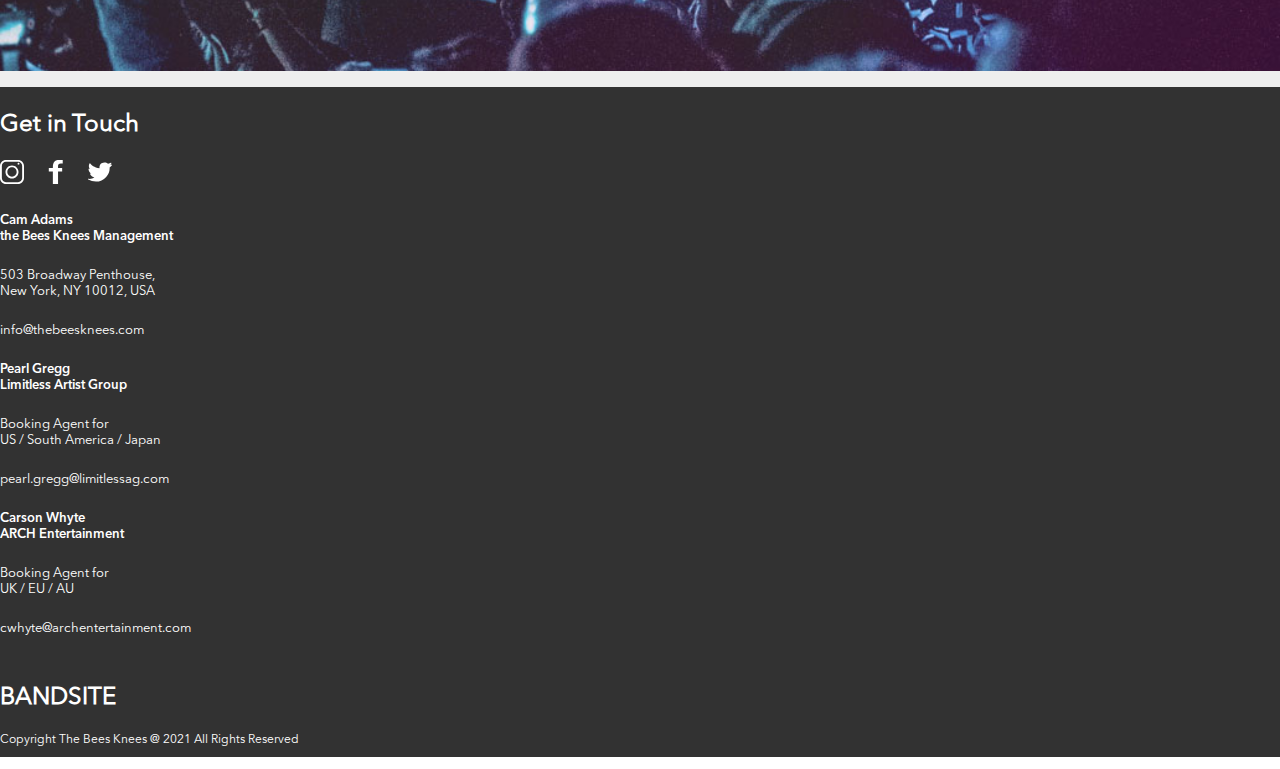
==== commit acde68df: "mobile styling complete" ====
--- a/bio.html
+++ b/bio.html
@@ -28,7 +28,7 @@
         </main>
         <section class="gallery">
             <h2>Photo Gallery</h2>
-            <div>
+            <div class="gallery__img-container">
                 <img alt="img1" src="./assets/images/Photo-gallery-1.jpg"/>
                 <img alt="img2" src="./assets/images/Photo-gallery-2.jpg"/>
                 <img alt="img3" src="./assets/images/Photo-gallery-3.jpg"/>
@@ -48,22 +48,22 @@
                 <img alt="twitter svg" src="./assets/icons/svg/Icon-twitter.svg"/>
             </div>
             <div>
-                <p>Cam Adams<br>the Bees Knees Management</p>
+                <p class="footer__bold-text">Cam Adams<br>the Bees Knees Management</p>
                 <p>503 Broadway Penthouse,<br>New York, NY 10012, USA</p>
                 <p>info@thebeesknees.com</p>
             </div>
             <div>
-                <p>Pearl Gregg<br>Limitless Artist Group</p>
+                <p class="footer__bold-text">Pearl Gregg<br>Limitless Artist Group</p>
                 <p>Booking Agent for<br>US / South America / Japan</p>
                 <p>pearl.gregg@limitlessag.com</p>
             </div>
             <div>
-                <p>Carson Whyte<br>ARCH Entertainment</p>
+                <p class="footer__bold-text">Carson Whyte<br>ARCH Entertainment</p>
                 <p>Booking Agent for<br>UK / EU / AU</p>
                 <p>cwhyte@archentertainment.com</p>
             </div>
             <h2>BANDSITE</h2>
-            <p>Copyright The Bees Knees @ 2021 All Rights Reserved</p>
+            <p class="footer__copyright">Copyright The Bees Knees @ 2021 All Rights Reserved</p>
         </footer>
     </body>
 </html>--- a/styles/bio.css
+++ b/styles/bio.css
@@ -80,10 +80,6 @@
     padding: 0 16px;
   }
 }
-main h2 {
-  padding-top: 24px;
-  padding-bottom: 16px;
-}
 main img {
   width: 100%;
 }
@@ -96,8 +92,64 @@
   font-family: "regular";
   font-size: 13px;
   padding-bottom: 16px 0;
+  line-height: 18px;
 }
 main .main__quote {
   font-family: "demi";
   line-height: 22px;
+}
+
+.gallery {
+  background-color: #eeeeee;
+  font-family: "demi";
+  color: #323232;
+}
+@media (max-width: 767px) {
+  .gallery {
+    padding: 0 16px;
+  }
+}
+.gallery h2 {
+  padding-top: 24px;
+}
+.gallery img {
+  width: 100%;
+  padding-bottom: 16px;
+}
+.gallery__img-container {
+  display: flex;
+  flex-direction: row;
+  flex-wrap: wrap;
+  justify-content: flex-start;
+}
+
+footer {
+  font-family: "regular";
+  color: #FFFFFF;
+  background-color: #323232;
+}
+@media (max-width: 767px) {
+  footer {
+    padding: 0 16px;
+  }
+}
+footer h2 {
+  margin-top: 0;
+  padding-top: 24px;
+}
+footer img {
+  width: 1.5rem;
+  height: 1.5rem;
+  padding-right: 16px;
+  padding-bottom: 10px;
+}
+footer p {
+  font-size: 13px;
+  padding-bottom: 10px;
+}
+footer .footer__bold-text {
+  font-family: "demi";
+}
+footer .footer__copyright {
+  font-size: 12px;
 }/*# sourceMappingURL=bio.css.map */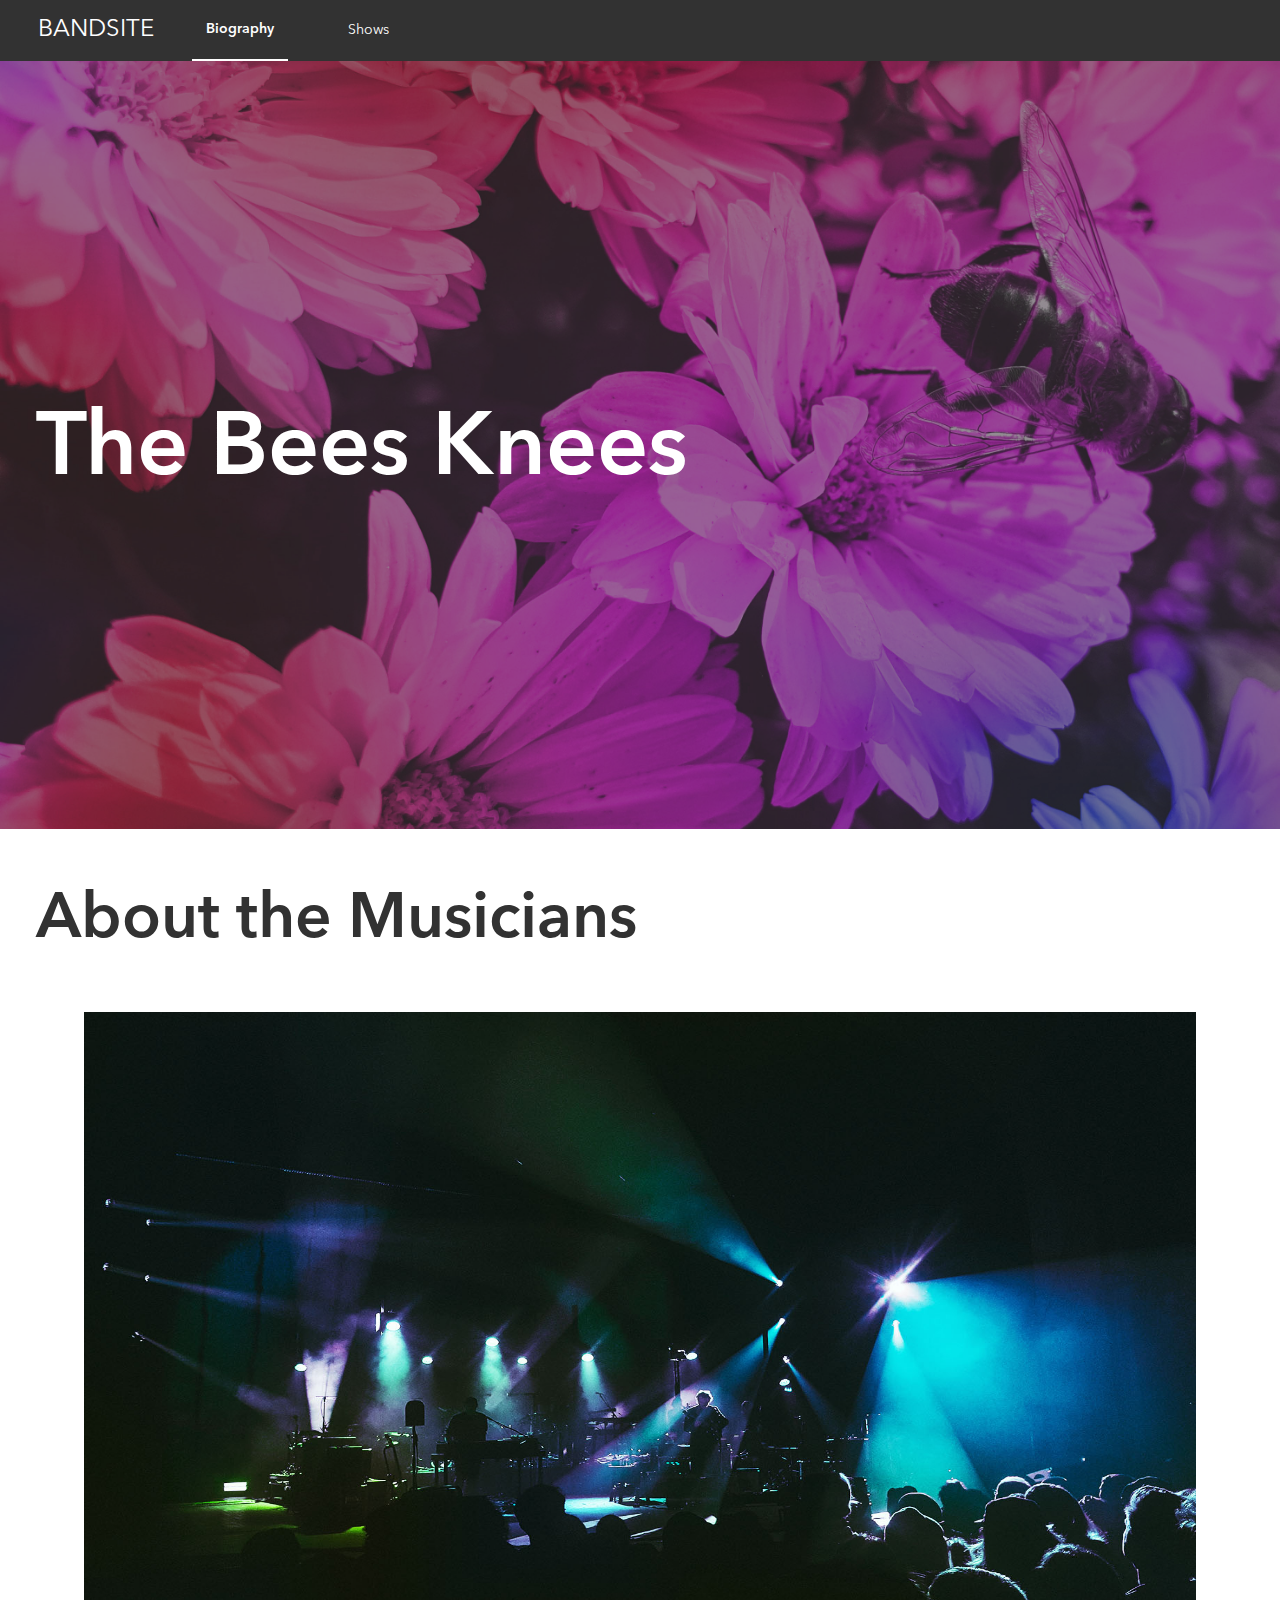
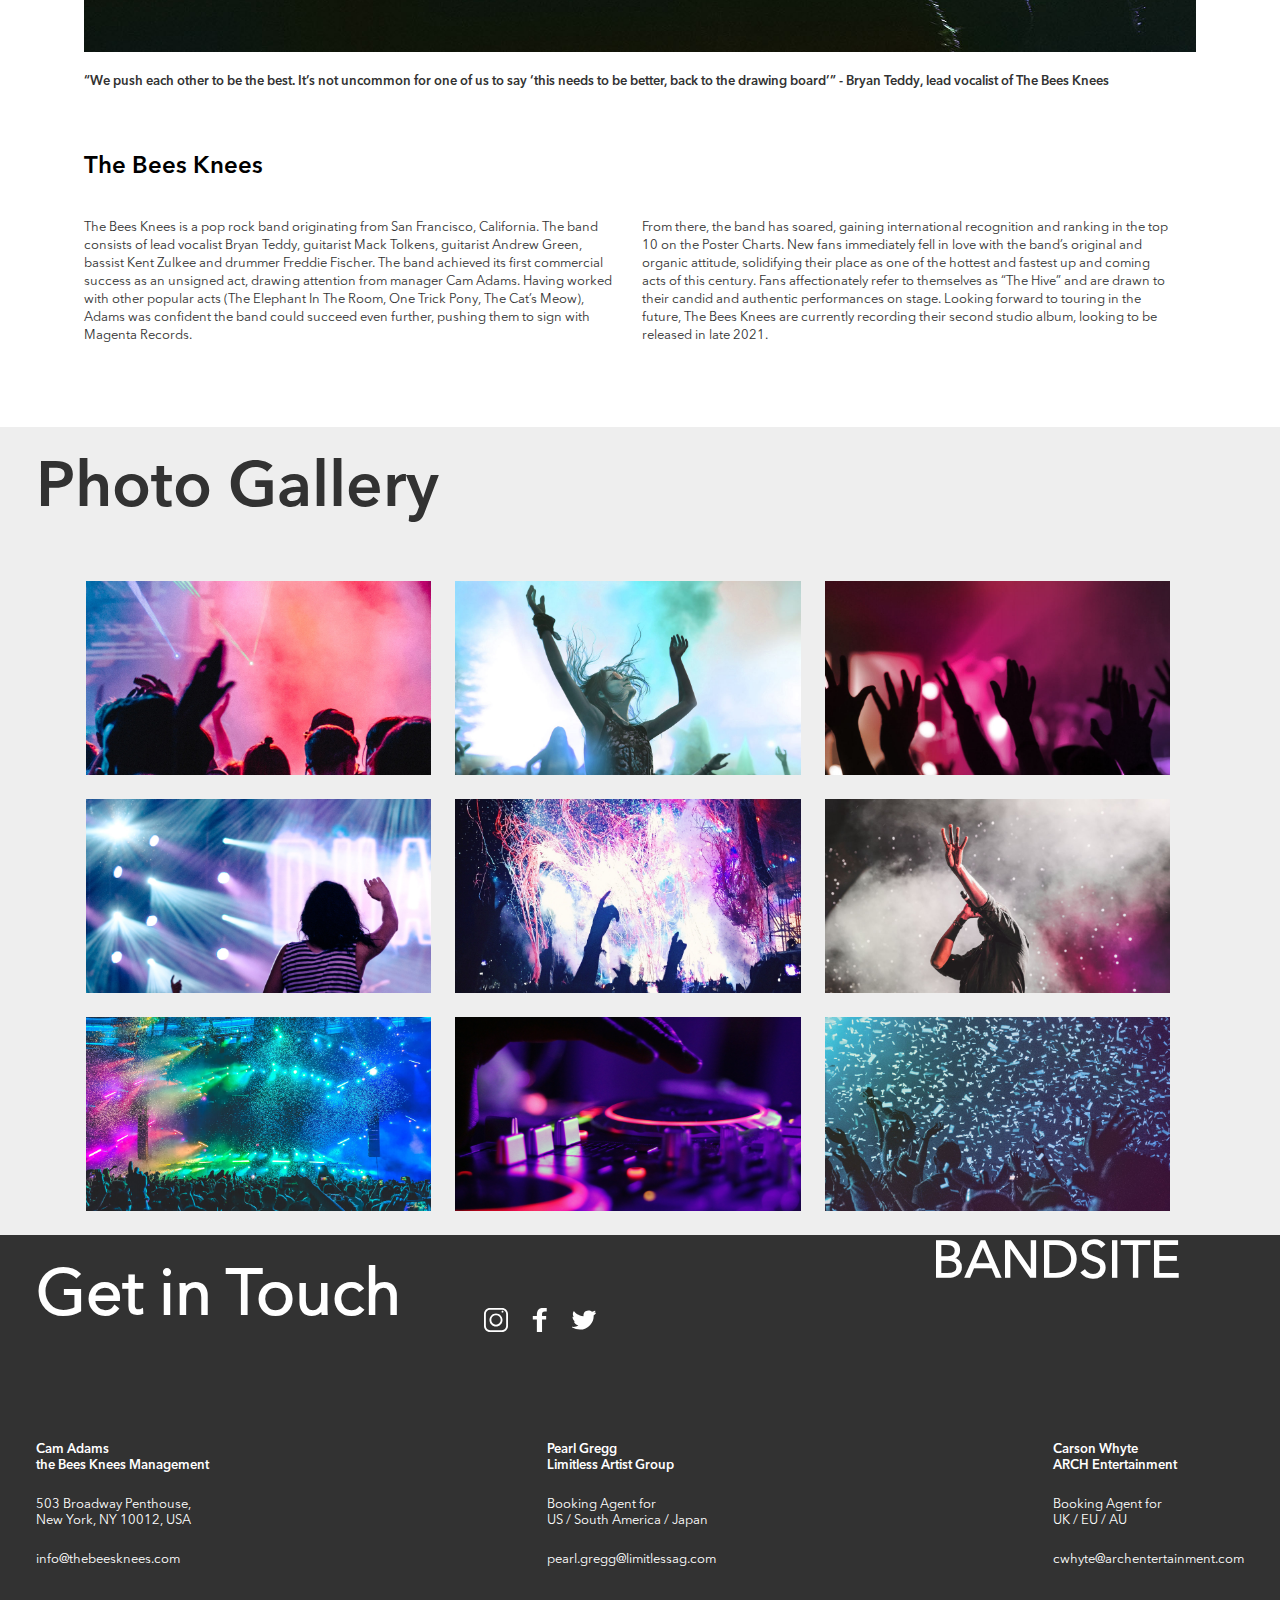
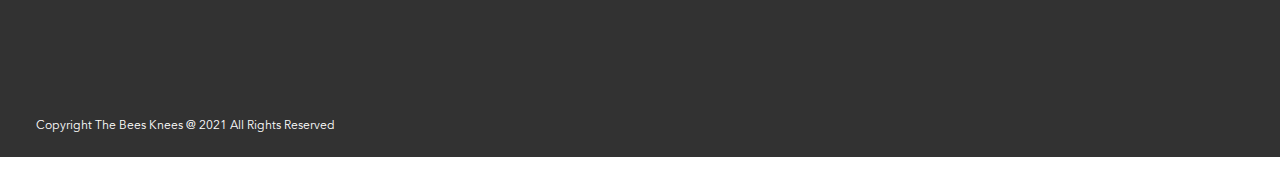
==== commit 16f10ced: "tablet styling complete" ====
--- a/bio.html
+++ b/bio.html
@@ -9,7 +9,7 @@
     <body>
         <header>
             <nav>
-                <a class="nav__a logo">BANDSITE</a>
+                <a class="nav__a nav__logo">BANDSITE</a>
                 <a class="nav__a nav__a--active">Biography</a>
                 <a class="nav__a">Shows</a>
             </nav>
@@ -23,8 +23,10 @@
             <img alt="band img" src="./assets/images/band.jpg"/>
             <p class="main__quote">“We push each other to be the best. It’s not uncommon for one of us to say ‘this needs to be better, back to the drawing board’” - Bryan Teddy, lead vocalist of The Bees Knees</p>
             <h3>The Bees Knees</h3>
-            <p>The Bees Knees is a pop rock band originating from San Francisco, California. The band consists of lead vocalist Bryan Teddy, guitarist Mack Tolkens, guitarist Andrew Green, bassist Kent Zulkee and drummer Freddie Fischer. The band achieved its first commercial success as an unsigned act, drawing attention from manager Cam Adams. Having worked with other popular acts (The Elephant In The Room, One Trick Pony, The Cat’s Meow), Adams was confident the band could succeed even further, pushing them to sign with Magenta Records. </p>
-            <p>From there, the band has soared, gaining international recognition and ranking in the top 10 on the Poster Charts. New fans immediately fell in love with the band’s original and organic attitude, solidifying their place as one of the hottest and fastest up and coming acts of this century. Fans affectionately refer to themselves as “The Hive” and are drawn to their candid and authentic performances on stage. Looking forward to touring in the future, The Bees Knees are currently recording their second studio album, looking to be released in late 2021.</p>
+            <div class="main__bio-container">
+                <p class="main__bio main__bio-part-one">The Bees Knees is a pop rock band originating from San Francisco, California. The band consists of lead vocalist Bryan Teddy, guitarist Mack Tolkens, guitarist Andrew Green, bassist Kent Zulkee and drummer Freddie Fischer. The band achieved its first commercial success as an unsigned act, drawing attention from manager Cam Adams. Having worked with other popular acts (The Elephant In The Room, One Trick Pony, The Cat’s Meow), Adams was confident the band could succeed even further, pushing them to sign with Magenta Records. </p>
+                <p class="main__bio">From there, the band has soared, gaining international recognition and ranking in the top 10 on the Poster Charts. New fans immediately fell in love with the band’s original and organic attitude, solidifying their place as one of the hottest and fastest up and coming acts of this century. Fans affectionately refer to themselves as “The Hive” and are drawn to their candid and authentic performances on stage. Looking forward to touring in the future, The Bees Knees are currently recording their second studio album, looking to be released in late 2021.</p>
+            </div>
         </main>
         <section class="gallery">
             <h2>Photo Gallery</h2>
@@ -42,27 +44,29 @@
         </section>
         <footer>
             <h2>Get in Touch</h2>
-            <div>
+            <div class="footer__svg-container">
                 <img alt="instagram svg" src="./assets/icons/svg/Icon-instagram.svg"/>
                 <img alt="facebook svg" src="./assets/icons/svg/Icon-facebook.svg"/>
                 <img alt="twitter svg" src="./assets/icons/svg/Icon-twitter.svg"/>
             </div>
-            <div>
-                <p class="footer__bold-text">Cam Adams<br>the Bees Knees Management</p>
-                <p>503 Broadway Penthouse,<br>New York, NY 10012, USA</p>
-                <p>info@thebeesknees.com</p>
+            <div class="footer__info-container">
+                <div>
+                    <p class="footer__bold-text">Cam Adams<br>the Bees Knees Management</p>
+                    <p>503 Broadway Penthouse,<br>New York, NY 10012, USA</p>
+                    <p>info@thebeesknees.com</p>
+                </div>
+                <div>
+                    <p class="footer__bold-text">Pearl Gregg<br>Limitless Artist Group</p>
+                    <p>Booking Agent for<br>US / South America / Japan</p>
+                    <p>pearl.gregg@limitlessag.com</p>
+                </div>
+                <div>
+                    <p class="footer__bold-text">Carson Whyte<br>ARCH Entertainment</p>
+                    <p>Booking Agent for<br>UK / EU / AU</p>
+                    <p>cwhyte@archentertainment.com</p>
+                </div>
             </div>
-            <div>
-                <p class="footer__bold-text">Pearl Gregg<br>Limitless Artist Group</p>
-                <p>Booking Agent for<br>US / South America / Japan</p>
-                <p>pearl.gregg@limitlessag.com</p>
-            </div>
-            <div>
-                <p class="footer__bold-text">Carson Whyte<br>ARCH Entertainment</p>
-                <p>Booking Agent for<br>UK / EU / AU</p>
-                <p>cwhyte@archentertainment.com</p>
-            </div>
-            <h2>BANDSITE</h2>
+            <h2 class="footer__logo">BANDSITE</h2>
             <p class="footer__copyright">Copyright The Bees Knees @ 2021 All Rights Reserved</p>
         </footer>
     </body>
--- a/styles/bio.css
+++ b/styles/bio.css
@@ -15,127 +15,214 @@
 }
 
 nav {
+  background-color: #323232;
   display: flex;
   flex-direction: row;
   flex-wrap: wrap;
-  justify-content: flex-start;
-  background-color: #323232;
-}
-@media (max-width: 767px) {
+}
+@media screen and (min-width: 768px) {
+  nav {
+    justify-content: flex-start;
+  }
+}
+nav .nav__a {
+  font-family: "regular";
+  font-size: 14px;
+  color: #FFFFFF;
+  display: flex;
+  flex-direction: row;
+  justify-content: center;
+  align-items: center;
+  box-sizing: border-box;
+  padding: 0.5rem 1rem;
+  width: 50vw;
+}
+@media screen and (min-width: 768px) {
   nav .nav__a {
-    font-family: "regular";
-    font-size: 14px;
-    color: #FFFFFF;
-    display: flex;
-    flex-direction: row;
-    justify-content: center;
-    align-items: center;
-    padding: 0.5rem 1rem;
-    width: 50%;
-    box-sizing: border-box;
-  }
-  nav .nav__a--active {
-    border-bottom: 2px solid #FFFFFF;
-    font-family: "demi";
-  }
-  nav .logo {
-    font-size: 24px;
-    width: 100%;
+    padding: 1rem 2rem;
+    width: 10rem;
+  }
+}
+nav .nav__a--active {
+  width: 6rem;
+  border-bottom: 2px solid #FFFFFF;
+  font-family: "demi";
+}
+nav .nav__logo {
+  font-size: 24px;
+  padding: 1rem 6rem;
+  width: 100vw;
+  max-width: 120px;
+  max-width: 20px;
+}
+@media screen and (min-width: 768px) {
+  nav .nav__logo {
+    width: 10rem;
   }
 }
 
 .hero-img {
   -o-object-fit: cover;
      object-fit: cover;
-  height: 15rem;
-  min-width: 15rem;
+  height: 60vw;
   width: 100%;
-  -o-object-position: center center;
-     object-position: center center;
+  -o-object-position: 50% 50%;
+     object-position: 50% 50%;
   position: absolute;
   z-index: -1;
 }
 
 .hero {
-  height: 15rem;
+  height: 60vw;
   display: flex;
   justify-content: flex-start;
   align-items: center;
   padding: 0 16px;
   background-color: rgba(50, 50, 50, 0.5);
 }
+@media screen and (min-width: 768px) {
+  .hero {
+    padding: 0 36px;
+  }
+}
 .hero h2 {
   color: #FFFFFF;
   font-family: "demi";
   padding-top: 24px;
   padding-bottom: 16px;
+  font-size: 6vw;
+}
+@media screen and (min-width: 768px) {
+  .hero h2 {
+    font-size: 7vw;
+    padding-top: 48px;
+    padding-bottom: 36px;
+  }
 }
 
 main {
+  padding: 0 16px;
   font-family: "demi";
   color: #323232;
 }
-@media (max-width: 767px) {
+@media screen and (min-width: 768px) {
   main {
-    padding: 0 16px;
-  }
+    padding: 0 36px;
+  }
+}
+main h2 {
+  font-size: 5vw;
 }
 main img {
   width: 100%;
+  height: 50vw;
+  box-sizing: border-box;
+}
+@media screen and (min-width: 768px) {
+  main img {
+    padding: 0 48px;
+  }
 }
 main h3 {
   font-family: "regular";
   font-size: 14px;
   color: #000000;
 }
-main p {
+@media screen and (min-width: 768px) {
+  main h3 {
+    padding: 0 48px;
+    padding-top: 36px;
+    font-family: "demi";
+    font-size: 24px;
+  }
+}
+main .main__bio {
   font-family: "regular";
   font-size: 13px;
-  padding-bottom: 16px 0;
+  padding-bottom: 16px;
   line-height: 18px;
 }
+@media screen and (min-width: 768px) {
+  main .main__bio {
+    width: 48%;
+    box-sizing: border-box;
+  }
+}
+main .main__bio-part-one {
+  margin-right: 24px;
+}
+main .main__bio-container {
+  display: flex;
+  flex-direction: row;
+  flex-wrap: wrap;
+}
+@media screen and (min-width: 768px) {
+  main .main__bio-container {
+    padding: 0 48px;
+  }
+}
 main .main__quote {
+  font-size: 13px;
+  padding-bottom: 16px;
+  line-height: 18px;
   font-family: "demi";
   line-height: 22px;
 }
+@media screen and (min-width: 768px) {
+  main .main__quote {
+    padding: 0 48px;
+    box-sizing: border-box;
+  }
+}
 
 .gallery {
+  padding: 0 16px;
   background-color: #eeeeee;
   font-family: "demi";
   color: #323232;
 }
-@media (max-width: 767px) {
+@media screen and (min-width: 768px) {
   .gallery {
-    padding: 0 16px;
+    padding: 0 36px;
   }
 }
 .gallery h2 {
   padding-top: 24px;
+  font-size: 5vw;
 }
 .gallery img {
   width: 100%;
   padding-bottom: 16px;
 }
+@media screen and (min-width: 768px) {
+  .gallery img {
+    width: 27vw;
+    padding-right: 24px;
+    padding-bottom: 24px;
+  }
+}
 .gallery__img-container {
   display: flex;
   flex-direction: row;
   flex-wrap: wrap;
-  justify-content: flex-start;
+  justify-content: center;
 }
 
 footer {
+  padding: 0 16px;
   font-family: "regular";
   color: #FFFFFF;
   background-color: #323232;
 }
-@media (max-width: 767px) {
+@media screen and (min-width: 768px) {
   footer {
-    padding: 0 16px;
+    padding: 0 36px;
   }
 }
 footer h2 {
   margin-top: 0;
   padding-top: 24px;
+  font-size: 5vw;
 }
 footer img {
   width: 1.5rem;
@@ -143,6 +230,13 @@
   padding-right: 16px;
   padding-bottom: 10px;
 }
+@media screen and (min-width: 768px) {
+  footer .footer__svg-container {
+    position: relative;
+    bottom: 9vh;
+    left: 35vw;
+  }
+}
 footer p {
   font-size: 13px;
   padding-bottom: 10px;
@@ -152,4 +246,19 @@
 }
 footer .footer__copyright {
   font-size: 12px;
+  padding-bottom: 24px;
+}
+footer .footer__logo {
+  font-size: 4vw;
+  position: relative;
+  left: 70vw;
+  bottom: 42.5vh;
+}
+@media screen and (min-width: 768px) {
+  footer .footer__info-container {
+    display: flex;
+    flex-direction: row;
+    justify-content: space-between;
+    align-items: center;
+  }
 }/*# sourceMappingURL=bio.css.map */